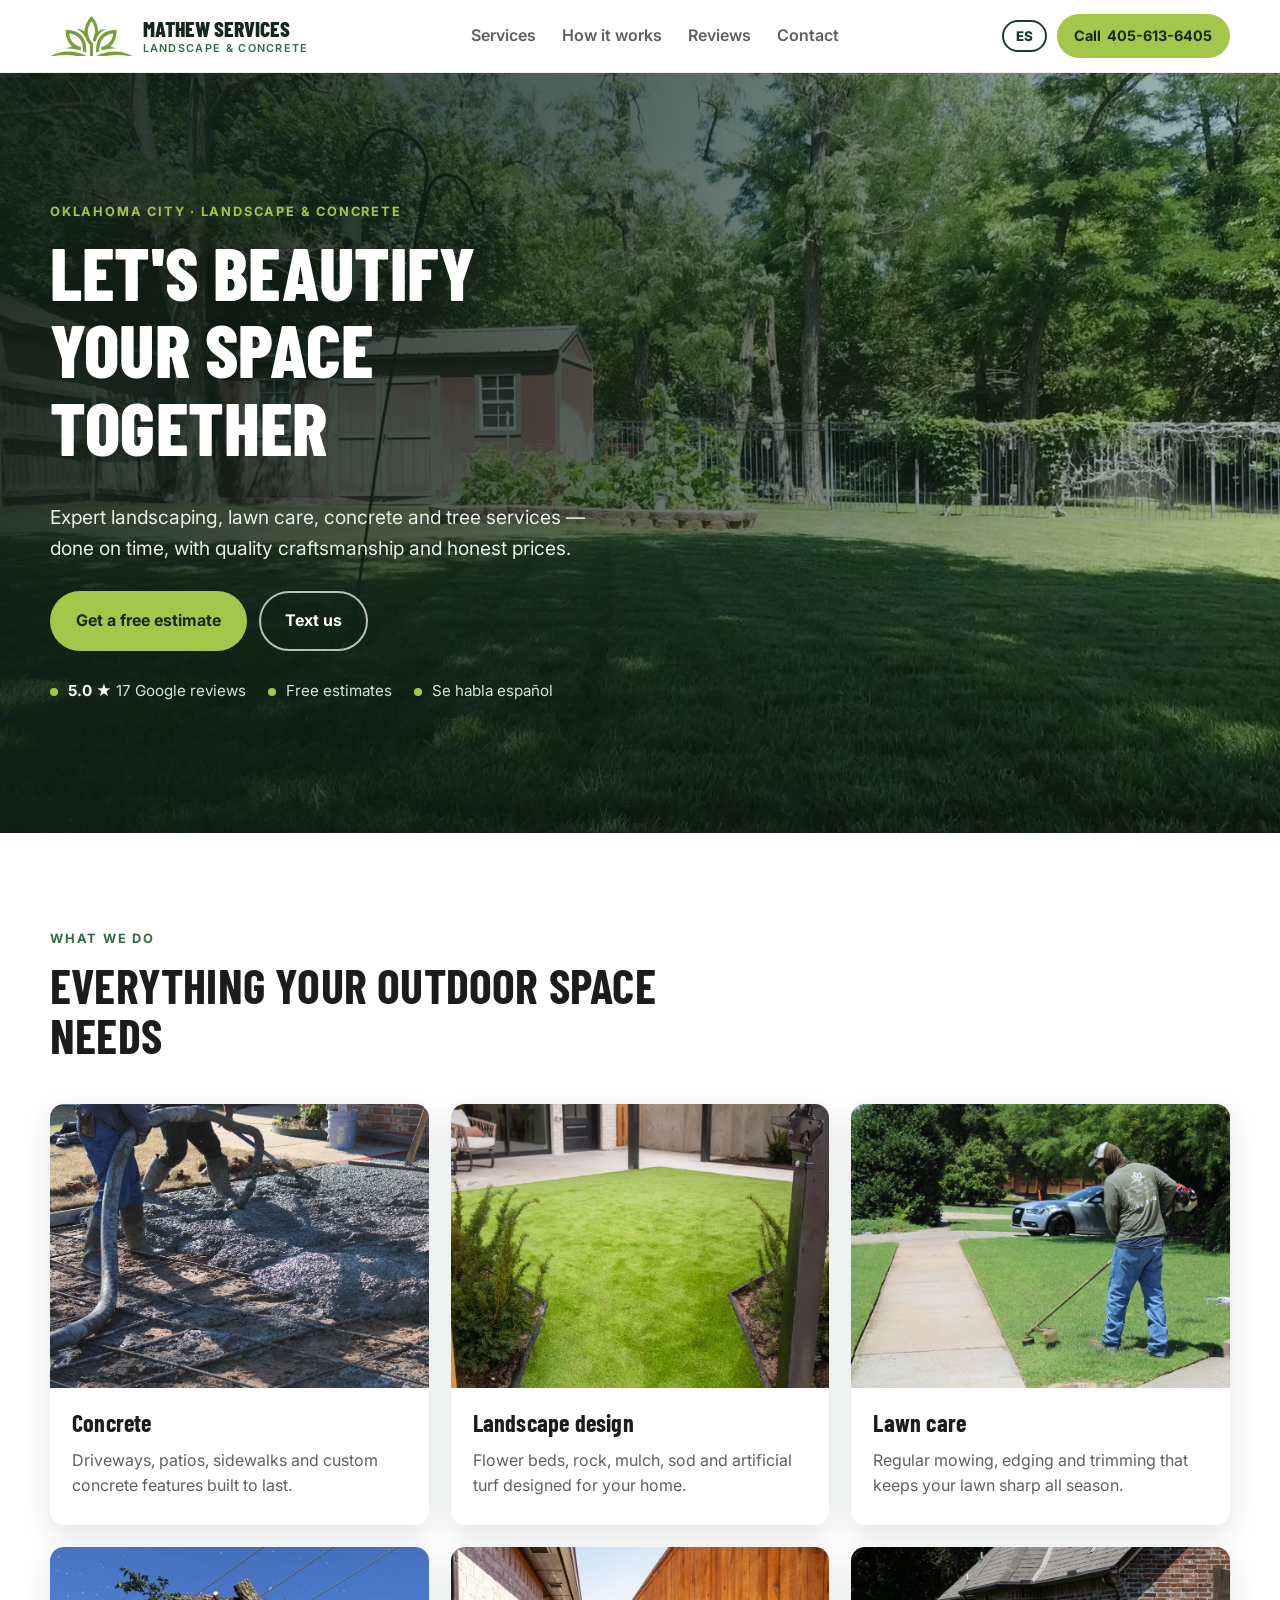
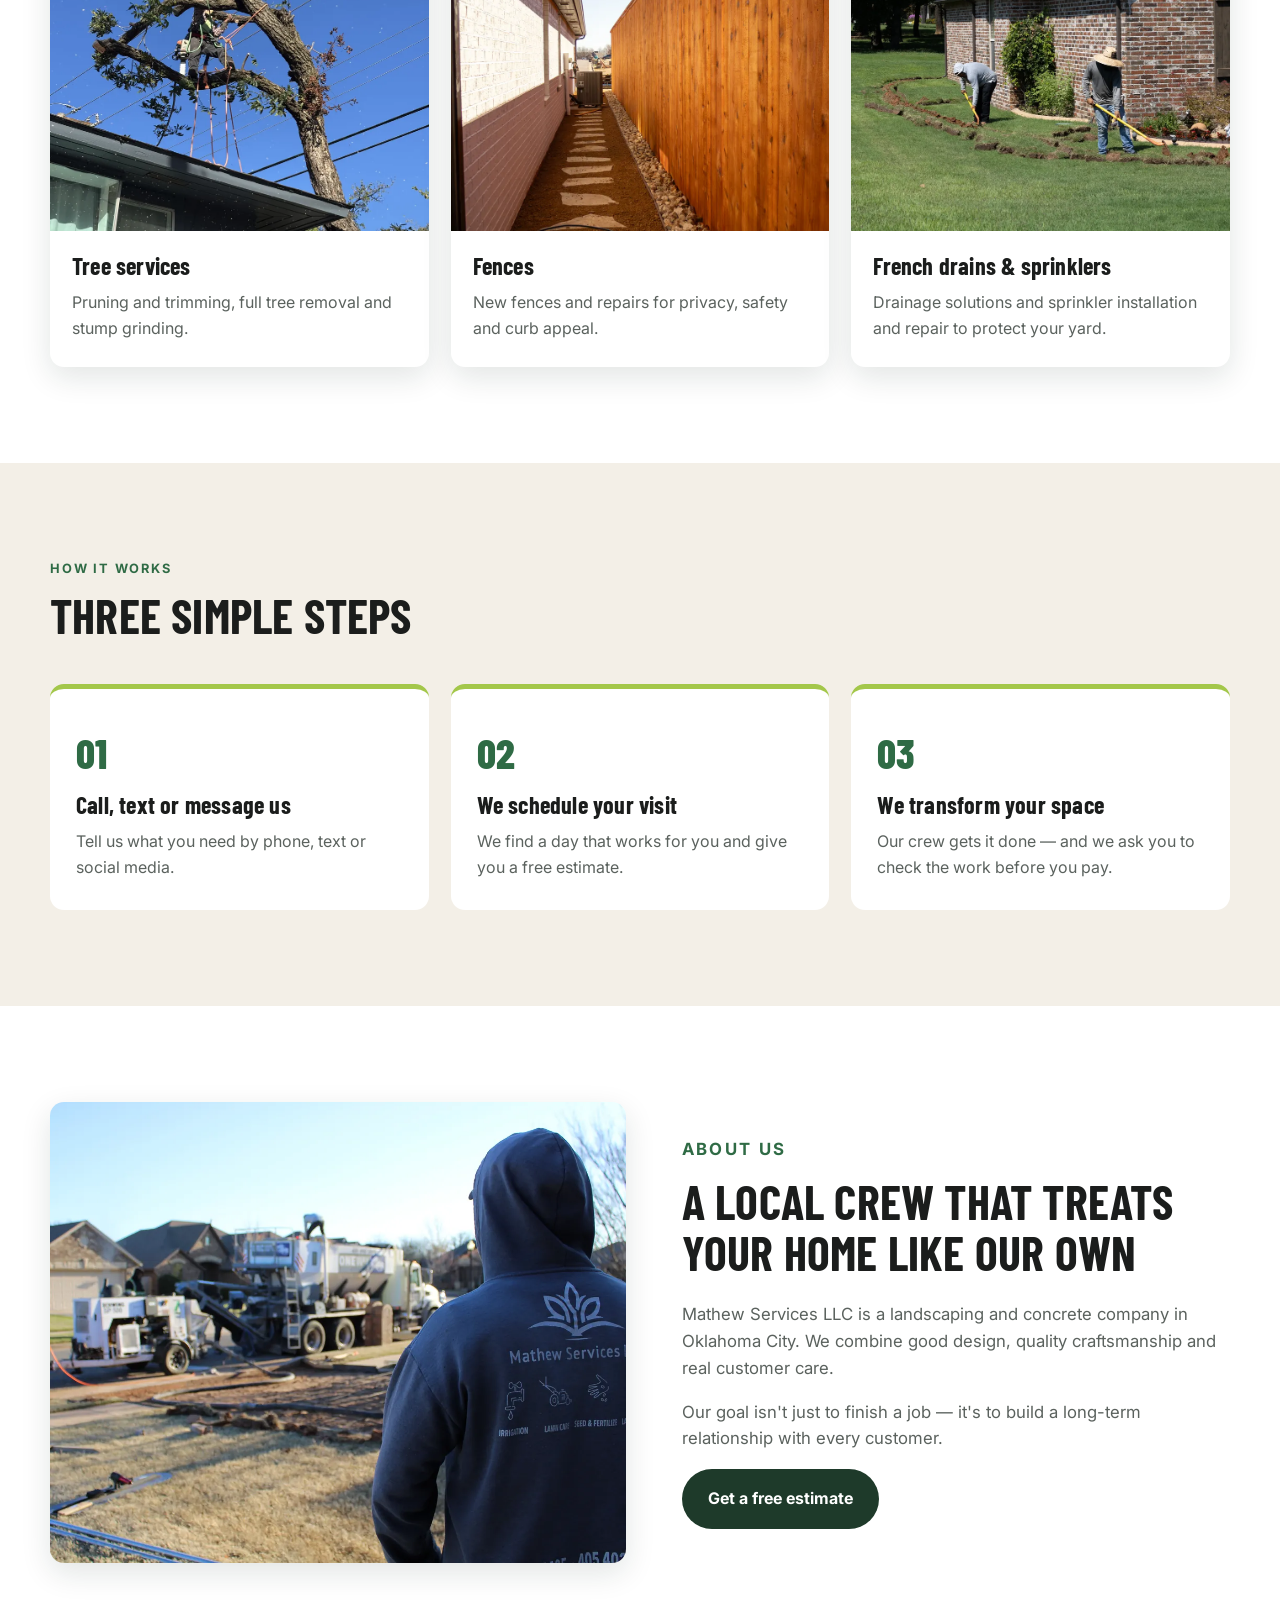
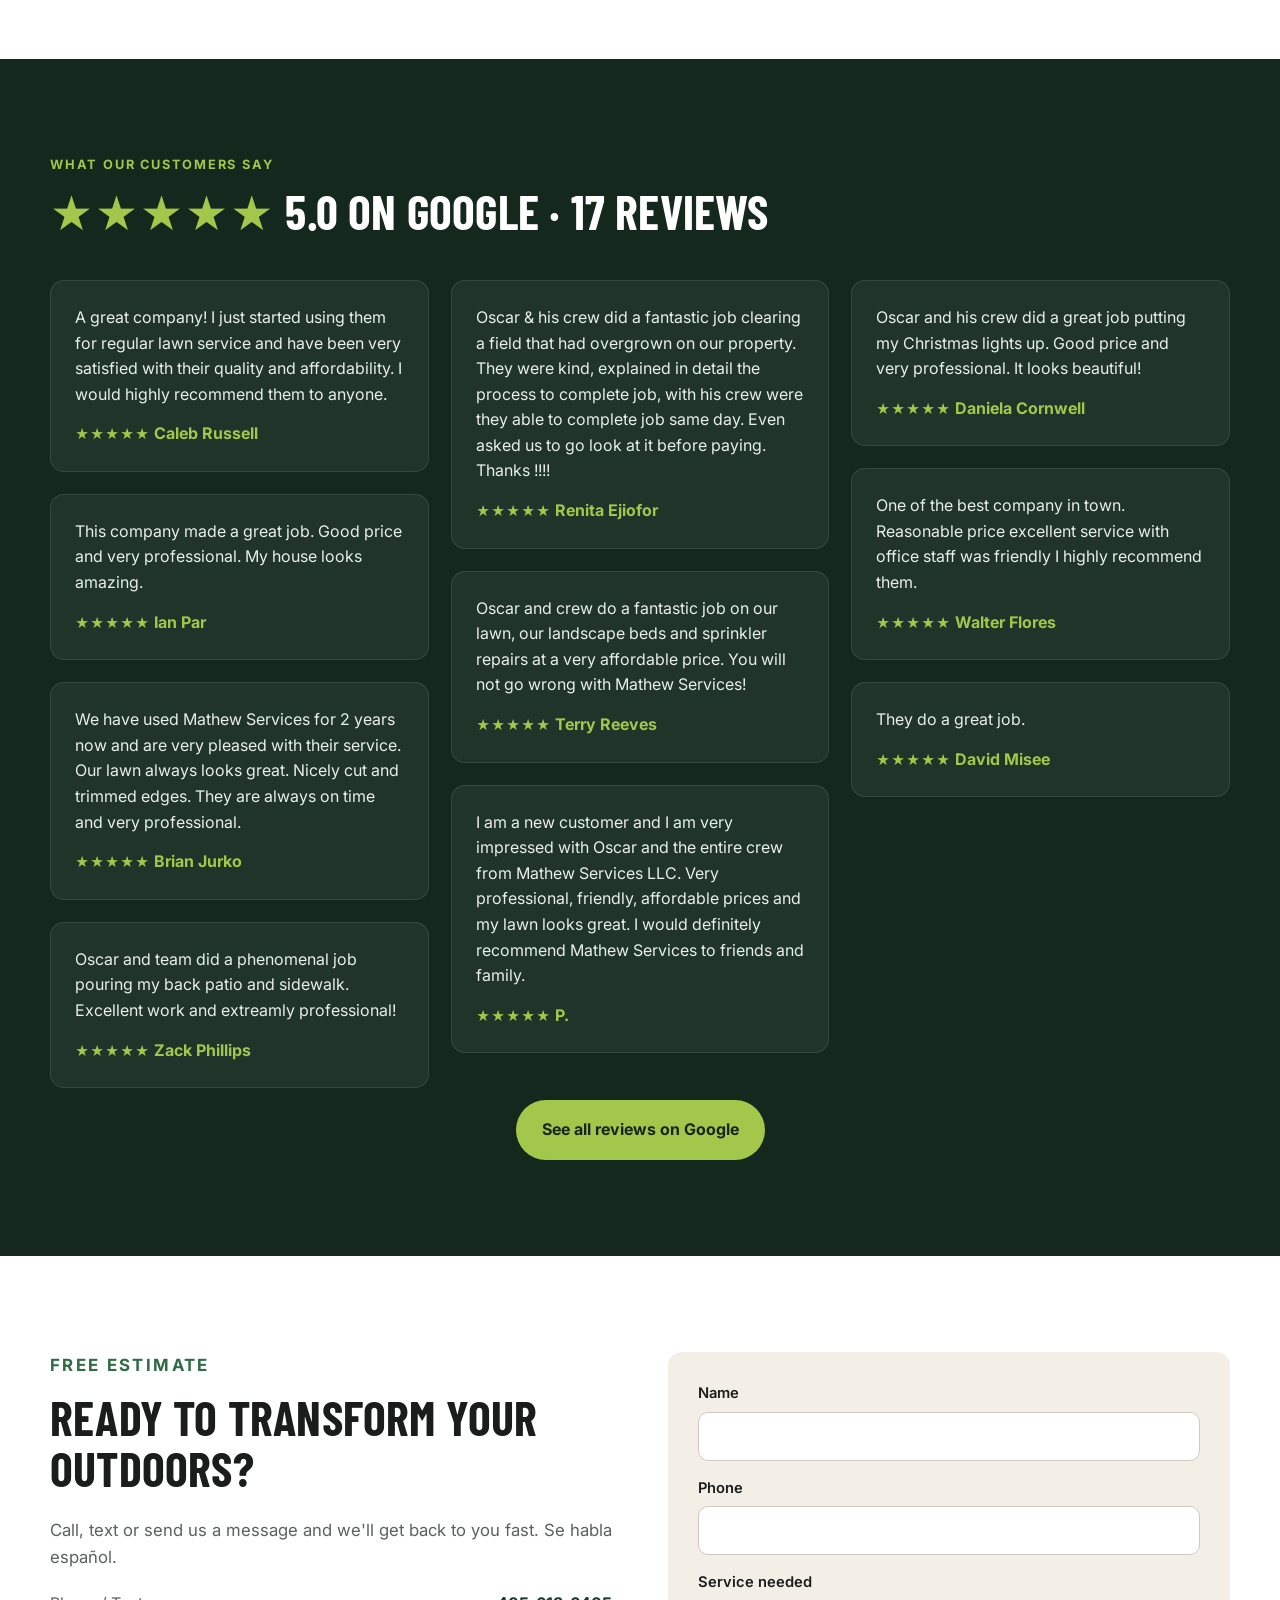
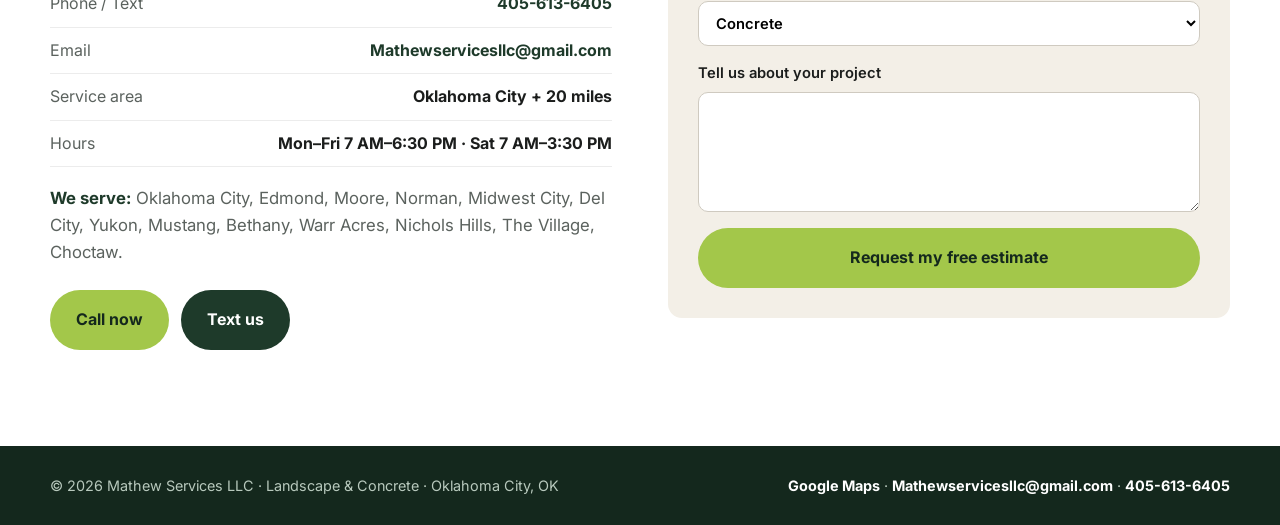
==== index.html @ b90e92ba "Add files via upload" ====
<!doctype html>
<html lang="en">
<head>
  <meta charset="utf-8">
  <meta name="viewport" content="width=device-width, initial-scale=1">
  <title>Mathew Services LLC | Landscape &amp; Concrete in Oklahoma City</title>
  <meta name="description" content="Landscaping, lawn care, concrete, tree services, fences, French drains and sprinkler systems in Oklahoma City, Edmond, Moore, Norman, Yukon and nearby cities. Free estimates. Se habla español.">
  <link rel="preconnect" href="https://fonts.googleapis.com">
  <link rel="preconnect" href="https://fonts.gstatic.com" crossorigin>
  <link href="https://fonts.googleapis.com/css2?family=Barlow+Condensed:wght@600;700;800&family=Inter:wght@400;500;600;700&display=swap" rel="stylesheet">
  <link rel="stylesheet" href="css/styles.css">
  <link rel="icon" type="image/png" href="images/logo-icon.png">
  <meta property="og:image" content="images/hero.webp">
  <link rel="preload" as="image" href="images/hero.webp">
  <!-- META PIXEL: se agregará aquí cuando creemos el píxel de Mathew Services -->
  <script type="application/ld+json">
  {"@context":"https://schema.org","@type":"LandscapingBusiness","name":"Mathew Services LLC","url":"https://mathewservicesllc.com/","telephone":"+1-405-613-6405","email":"Mathewservicesllc@gmail.com","image":"https://mathewservicesllc.com/images/hero.webp","logo":"https://mathewservicesllc.com/images/logo.png","hasMap":"https://maps.app.goo.gl/o6MpChsnEwxm1Rh59","areaServed":["Oklahoma City","Edmond","Moore","Norman","Midwest City","Del City","Yukon","Mustang","Bethany","Warr Acres","Nichols Hills","The Village","Choctaw"],"address":{"@type":"PostalAddress","addressLocality":"Oklahoma City","addressRegion":"OK","addressCountry":"US"},"openingHoursSpecification":[{"@type":"OpeningHoursSpecification","dayOfWeek":["Monday","Tuesday","Wednesday","Thursday","Friday"],"opens":"07:00","closes":"18:30"},{"@type":"OpeningHoursSpecification","dayOfWeek":"Saturday","opens":"07:00","closes":"15:30"}],"aggregateRating":{"@type":"AggregateRating","ratingValue":"5.0","reviewCount":"17"},"knowsLanguage":["en","es"]}
  </script>
</head>
<body>

<header class="site-header">
  <div class="wrap header-inner">
    <a href="#top" class="brand" aria-label="Mathew Services LLC">
      <img src="images/logo-icon.png" alt="" width="84" height="41">
      <span class="brand-text">Mathew Services<small>Landscape &amp; Concrete</small></span>
    </a>
    <nav class="main-nav" aria-label="Main">
      <a href="#services" data-i18n="nav.services">Services</a>
      <a href="#process" data-i18n="nav.process">How it works</a>
      <a href="#reviews" data-i18n="nav.reviews">Reviews</a>
      <a href="#contact" data-i18n="nav.contact">Contact</a>
    </nav>
    <div class="header-actions">
      <button class="lang-toggle" type="button" aria-label="Cambiar idioma / Change language"><span data-lang-label>ES</span></button>
      <a class="btn btn-small btn-accent" href="tel:+14056136405"><span data-i18n="cta.call">Call</span> 405-613-6405</a>
    </div>
  </div>
</header>

<main id="top">

  <section class="hero">
    <div class="hero-media" aria-hidden="true">
      <video autoplay muted loop playsinline preload="metadata" poster="images/hero.webp">
        <source src="video/hero.mp4" type="video/mp4">
      </video>
    </div>
    <div class="wrap hero-inner">
      <p class="eyebrow" data-i18n="hero.eyebrow">Oklahoma City · Landscape &amp; Concrete</p>
      <h1 data-i18n="hero.title">Let's beautify your space together</h1>
      <p class="lead" data-i18n="hero.lead">Expert landscaping, lawn care, concrete and tree services — done on time, with quality craftsmanship and honest prices.</p>
      <div class="hero-ctas">
        <a class="btn btn-accent" href="#contact" data-i18n="cta.estimate">Get a free estimate</a>
        <a class="btn btn-ghost" href="sms:+14056136405" data-i18n="cta.text">Text us</a>
      </div>
      <ul class="trust">
        <li><strong>5.0 ★</strong> <span data-i18n="trust.google">17 Google reviews</span></li>
        <li data-i18n="trust.free">Free estimates</li>
        <li data-i18n="trust.spanish">Se habla español</li>
      </ul>
    </div>
  </section>

  <section id="services" class="section">
    <div class="wrap">
      <header class="section-head">
        <p class="eyebrow dark" data-i18n="services.eyebrow">What we do</p>
        <h2 data-i18n="services.title">Everything your outdoor space needs</h2>
      </header>
      <div class="services-grid">
        <article class="service">
          <img class="service-img" src="images/concrete.webp" alt="Crew pouring a concrete driveway" loading="lazy" width="900" height="675">
          <div class="service-body">
            <h3 data-i18n="s.concrete.t">Concrete</h3>
            <p data-i18n="s.concrete.d">Driveways, patios, sidewalks and custom concrete features built to last.</p>
          </div>
        </article>
        <article class="service">
          <img class="service-img" src="images/landscape.webp" alt="Backyard with new artificial turf and landscape borders" loading="lazy" width="900" height="675">
          <div class="service-body">
            <h3 data-i18n="s.landscape.t">Landscape design</h3>
            <p data-i18n="s.landscape.d">Flower beds, rock, mulch, sod and artificial turf designed for your home.</p>
          </div>
        </article>
        <article class="service">
          <img class="service-img" src="images/lawn.webp" alt="Mathew Services crew edging a lawn" loading="lazy" width="900" height="675">
          <div class="service-body">
            <h3 data-i18n="s.lawn.t">Lawn care</h3>
            <p data-i18n="s.lawn.d">Regular mowing, edging and trimming that keeps your lawn sharp all season.</p>
          </div>
        </article>
        <article class="service">
          <img class="service-img" src="images/trees.webp" alt="Tree trimming next to a house" loading="lazy" width="900" height="675">
          <div class="service-body">
            <h3 data-i18n="s.trees.t">Tree services</h3>
            <p data-i18n="s.trees.d">Pruning and trimming, full tree removal and stump grinding.</p>
          </div>
        </article>
        <article class="service">
          <img class="service-img" src="images/fences.webp" alt="New stained cedar privacy fence with rock border" loading="lazy" width="900" height="675">
          <div class="service-body">
            <h3 data-i18n="s.fences.t">Fences</h3>
            <p data-i18n="s.fences.d">New fences and repairs for privacy, safety and curb appeal.</p>
          </div>
        </article>
        <article class="service">
          <img class="service-img" src="images/drains.webp" alt="Crew digging a French drain in a front yard" loading="lazy" width="900" height="675">
          <div class="service-body">
            <h3 data-i18n="s.drains.t">French drains &amp; sprinklers</h3>
            <p data-i18n="s.drains.d">Drainage solutions and sprinkler installation and repair to protect your yard.</p>
          </div>
        </article>
      </div>
    </div>
  </section>

  <section id="process" class="section section-alt">
    <div class="wrap">
      <header class="section-head">
        <p class="eyebrow dark" data-i18n="process.eyebrow">How it works</p>
        <h2 data-i18n="process.title">Three simple steps</h2>
      </header>
      <ol class="steps">
        <li>
          <span class="step-num">01</span>
          <h3 data-i18n="p1.t">Call, text or message us</h3>
          <p data-i18n="p1.d">Tell us what you need by phone, text or social media.</p>
        </li>
        <li>
          <span class="step-num">02</span>
          <h3 data-i18n="p2.t">We schedule your visit</h3>
          <p data-i18n="p2.d">We find a day that works for you and give you a free estimate.</p>
        </li>
        <li>
          <span class="step-num">03</span>
          <h3 data-i18n="p3.t">We transform your space</h3>
          <p data-i18n="p3.d">Our crew gets it done — and we ask you to check the work before you pay.</p>
        </li>
      </ol>
    </div>
  </section>

  <section id="about" class="section">
    <div class="wrap about">
      <img class="about-img" src="images/crew.webp" alt="Mathew Services crew on a concrete job in Oklahoma City" loading="lazy" width="1100" height="880">
      <div class="about-copy">
        <p class="eyebrow dark" data-i18n="about.eyebrow">About us</p>
        <h2 data-i18n="about.title">A local crew that treats your home like our own</h2>
        <p data-i18n="about.p1">Mathew Services LLC is a landscaping and concrete company in Oklahoma City. We combine good design, quality craftsmanship and real customer care.</p>
        <p data-i18n="about.p2">Our goal isn't just to finish a job — it's to build a long-term relationship with every customer.</p>
        <a class="btn btn-dark" href="#contact" data-i18n="cta.estimate">Get a free estimate</a>
      </div>
    </div>
  </section>

  <section id="reviews" class="section section-dark">
    <div class="wrap">
      <header class="section-head">
        <p class="eyebrow" data-i18n="reviews.eyebrow">What our customers say</p>
        <h2><span class="stars">★★★★★</span> <span data-i18n="reviews.title">5.0 on Google · 17 reviews</span></h2>
        <p class="note" data-i18n="reviews.note"></p>
      </header>
      <div class="reviews">
        <figure class="review"><blockquote>A great company! I just started using them for regular lawn service and have been very satisfied with their quality and affordability. I would highly recommend them to anyone.</blockquote><figcaption>Caleb Russell</figcaption></figure>
        <figure class="review"><blockquote>This company made a great job. Good price and very professional.  My house looks amazing.</blockquote><figcaption>Ian Par</figcaption></figure>
        <figure class="review"><blockquote>We have used Mathew Services for 2 years now and are very pleased with their service. Our lawn always looks great. Nicely cut and trimmed edges. They are always on time and very professional.</blockquote><figcaption>Brian Jurko</figcaption></figure>
        <figure class="review"><blockquote>Oscar and team did a phenomenal job pouring my back patio and sidewalk. Excellent work and extreamly professional!</blockquote><figcaption>Zack Phillips</figcaption></figure>
        <figure class="review"><blockquote>Oscar &amp; his crew did a fantastic job clearing a field that had overgrown on our property. They were kind, explained in detail the process to complete job, with his crew were they able to complete job same day. Even asked us to go look at it before paying. Thanks !!!!</blockquote><figcaption>Renita Ejiofor</figcaption></figure>
        <figure class="review"><blockquote>Oscar and crew do a fantastic job on our lawn, our landscape beds and sprinkler repairs at a very affordable price. You will not go wrong with Mathew Services!</blockquote><figcaption>Terry Reeves</figcaption></figure>
        <figure class="review"><blockquote>I am a new customer and I am very impressed with Oscar and the entire crew from Mathew Services LLC. Very professional, friendly, affordable prices and my lawn looks great. I would definitely recommend Mathew Services to friends and family.</blockquote><figcaption>P.</figcaption></figure>
        <figure class="review"><blockquote>Oscar and his crew did a great job putting my Christmas lights up. Good price and very professional. It looks beautiful!</blockquote><figcaption>Daniela Cornwell</figcaption></figure>
        <figure class="review"><blockquote>One of the best company in town. Reasonable price excellent service with office staff was friendly I highly recommend them.</blockquote><figcaption>Walter Flores</figcaption></figure>
        <figure class="review"><blockquote>They do a great job.</blockquote><figcaption>David Misee</figcaption></figure>
      </div>
      <p class="reviews-cta"><a class="btn btn-accent" href="https://maps.app.goo.gl/o6MpChsnEwxm1Rh59" target="_blank" rel="noopener" data-i18n="reviews.more">See all reviews on Google</a></p>
    </div>
  </section>

  <section id="contact" class="section">
    <div class="wrap contact">
      <div class="contact-copy">
        <p class="eyebrow dark" data-i18n="contact.eyebrow">Free estimate</p>
        <h2 data-i18n="contact.title">Ready to transform your outdoors?</h2>
        <p data-i18n="contact.lead">Call, text or send us a message and we'll get back to you fast. Se habla español.</p>
        <ul class="contact-list">
          <li><span data-i18n="contact.phone">Phone / Text</span> <a href="tel:+14056136405">405-613-6405</a></li>
          <li><span>Email</span> <a href="mailto:Mathewservicesllc@gmail.com">Mathewservicesllc@gmail.com</a></li>
          <li><span data-i18n="contact.area">Service area</span> <strong data-i18n="contact.areaVal">Oklahoma City + 20 miles</strong></li>
          <li><span data-i18n="contact.hours">Hours</span> <strong data-i18n="contact.hoursVal">Mon–Fri 7 AM–6:30 PM · Sat 7 AM–3:30 PM</strong></li>
        </ul>
        <p class="cities"><span data-i18n="contact.cities">We serve:</span> Oklahoma City, Edmond, Moore, Norman, Midwest City, Del City, Yukon, Mustang, Bethany, Warr Acres, Nichols Hills, The Village, Choctaw.</p>
        <div class="contact-buttons">
          <a class="btn btn-accent" href="tel:+14056136405" data-i18n="cta.callNow">Call now</a>
          <a class="btn btn-dark" href="sms:+14056136405" data-i18n="cta.text">Text us</a>
        </div>
      </div>
      <!-- Formulario: FormSubmit envía cada solicitud al correo del negocio. El primer envío manda un correo de activación a Gmail. -->
      <form class="contact-form" action="https://formsubmit.co/Mathewservicesllc@gmail.com" method="POST">
        <input type="hidden" name="_subject" value="New estimate request - website">
        <input type="hidden" name="_template" value="table">
        <input type="hidden" name="_next" value="https://mathewservicesllc.com/thanks.html">
        <input type="text" name="_honey" style="display:none" tabindex="-1" autocomplete="off">
        <label><span data-i18n="form.name">Name</span><input name="name" required autocomplete="name"></label>
        <label><span data-i18n="form.phone">Phone</span><input name="phone" type="tel" required autocomplete="tel"></label>
        <label><span data-i18n="form.service">Service needed</span>
          <select name="service">
            <option data-i18n="s.concrete.t">Concrete</option>
            <option data-i18n="s.landscape.t">Landscape design</option>
            <option data-i18n="s.lawn.t">Lawn care</option>
            <option data-i18n="s.trees.t">Tree services</option>
            <option data-i18n="s.fences.t">Fences</option>
            <option data-i18n="s.drains.t">French drains &amp; sprinklers</option>
            <option data-i18n="form.other">Other</option>
          </select>
        </label>
        <label><span data-i18n="form.msg">Tell us about your project</span><textarea name="message" rows="4"></textarea></label>
        <button class="btn btn-accent" type="submit" data-i18n="form.send">Request my free estimate</button>
      </form>
    </div>
  </section>

</main>

<footer class="site-footer">
  <div class="wrap footer-inner">
    <p>© <span id="year"></span> Mathew Services LLC · Landscape &amp; Concrete · Oklahoma City, OK</p>
    <p><a href="https://maps.app.goo.gl/o6MpChsnEwxm1Rh59" target="_blank" rel="noopener">Google Maps</a> · <a href="mailto:Mathewservicesllc@gmail.com">Mathewservicesllc@gmail.com</a> · <a href="tel:+14056136405">405-613-6405</a></p>
  </div>
</footer>

<a class="fab" href="tel:+14056136405" aria-label="Call Mathew Services">☎</a>

<script src="js/main.js"></script>
</body>
</html>
---- css/styles.css ----
:root{
  --green-900:#14281d;
  --green-800:#1e3a2a;
  --green-600:#2f6b45;
  --lime:#a3c74a;
  --lime-600:#8db236;
  --sand:#f3efe7;
  --concrete:#d9d6cf;
  --ink:#1b1d1c;
  --muted:#5b625e;
  --white:#fff;
  --radius:14px;
  --shadow:0 10px 30px rgba(20,40,29,.12);
  --head:"Barlow Condensed",system-ui,sans-serif;
  --body:"Inter",system-ui,-apple-system,Segoe UI,Roboto,sans-serif;
}
*{box-sizing:border-box}
html{scroll-behavior:smooth}
body{margin:0;font-family:var(--body);color:var(--ink);background:var(--white);line-height:1.6;-webkit-font-smoothing:antialiased}
img{max-width:100%;display:block}
a{color:inherit}
h1,h2,h3{font-family:var(--head);line-height:1.05;margin:0 0 .5em;letter-spacing:.2px}
h1{font-size:clamp(2rem,7.4vw,4.6rem);font-weight:800;text-transform:uppercase}
h2{font-size:clamp(2rem,4vw,3rem);font-weight:700;text-transform:uppercase}
h3{font-size:1.5rem;font-weight:700}
p{margin:0 0 1em}
.wrap{width:min(1180px,100% - 32px);margin-inline:auto}

/* buttons */
.btn{display:inline-flex;align-items:center;justify-content:center;gap:.4em;padding:.95em 1.5em;border-radius:999px;font-weight:700;text-decoration:none;border:2px solid transparent;cursor:pointer;font:inherit;font-weight:700;transition:transform .15s ease,background .15s ease}
.btn:hover{transform:translateY(-1px)}
.btn-small{padding:.6em 1.1em;font-size:.9rem}
.btn-accent{background:var(--lime);color:var(--green-900)}
.btn-accent:hover{background:var(--lime-600)}
.btn-dark{background:var(--green-800);color:var(--white)}
.btn-ghost{border-color:rgba(255,255,255,.7);color:var(--white)}

/* header */
.site-header{position:sticky;top:0;z-index:50;background:rgba(255,255,255,.96);backdrop-filter:blur(8px);border-bottom:1px solid #eee}
.header-inner{display:flex;align-items:center;justify-content:space-between;gap:16px;min-height:72px}
.brand{display:flex;align-items:center;gap:10px;text-decoration:none}
.brand img{height:40px;width:auto}
.brand-mark{display:grid;place-items:center;width:44px;height:44px;border-radius:10px;background:var(--green-800);color:var(--lime);font-family:var(--head);font-size:1.8rem;font-weight:800}
.brand-text{font-family:var(--head);font-weight:800;font-size:1.35rem;line-height:1;text-transform:uppercase;color:var(--green-900)}
.brand-text small{display:block;font-family:var(--body);font-size:.68rem;font-weight:600;letter-spacing:.12em;color:var(--green-600);margin-top:3px}
.main-nav{display:flex;gap:26px}
.main-nav a{text-decoration:none;font-weight:600;color:var(--muted)}
.main-nav a:hover{color:var(--green-800)}
.header-actions{display:flex;align-items:center;gap:10px}
.lang-toggle{border:2px solid var(--green-800);background:transparent;color:var(--green-800);border-radius:999px;padding:.45em .9em;font-weight:800;cursor:pointer;font-family:var(--body)}
.lang-toggle:hover{background:var(--green-800);color:var(--white)}

/* hero */
.hero{position:relative;color:var(--white);min-height:min(86vh,760px);display:flex;align-items:center;overflow:hidden;background:var(--green-900)}
.hero-media{position:absolute;inset:0;background:#14281d url(../images/hero.webp) center/cover no-repeat}
.hero-media video{width:100%;height:100%;object-fit:cover;display:block}
.hero-media::after{content:"";position:absolute;inset:0;background:linear-gradient(100deg,rgba(14,30,21,.9) 0%,rgba(14,30,21,.68) 45%,rgba(14,30,21,.2) 100%)}
@media (prefers-reduced-motion:reduce){.hero-media video{display:none}}
.hero-inner{position:relative;padding:96px 0}
.hero h1{max-width:13ch}
.lead{font-size:1.2rem;max-width:46ch;color:#e6efe8}
.eyebrow{font-weight:700;letter-spacing:.14em;text-transform:uppercase;font-size:.8rem;color:var(--lime);margin-bottom:.8em}
.eyebrow.dark{color:var(--green-600)}
.hero-ctas{display:flex;flex-wrap:wrap;gap:12px;margin:28px 0}
.trust{list-style:none;padding:0;margin:0;display:flex;flex-wrap:wrap;gap:10px 22px;font-size:.95rem;color:#d7e4da}
.trust li{position:relative;padding-left:18px}
.trust li::before{content:"";position:absolute;left:0;top:.55em;width:8px;height:8px;border-radius:50%;background:var(--lime)}
.trust strong{color:var(--white)}

/* sections */
.section{padding:96px 0}
.section-alt{background:var(--sand)}
.section-dark{background:var(--green-900);color:var(--white)}
.section-head{max-width:720px;margin-bottom:44px}
.note{color:#b8c9bd;font-size:.9rem}

/* services */
.services-grid{display:grid;grid-template-columns:repeat(3,1fr);gap:22px}
.service{background:var(--white);border-radius:var(--radius);overflow:hidden;box-shadow:var(--shadow);display:flex;flex-direction:column}
.service-img{aspect-ratio:4/3;width:100%;height:auto;object-fit:cover;background:var(--concrete)}
.service-body{padding:22px 22px 26px}
.service-body p{color:var(--muted);margin:0}

/* placeholder images */
.ph{position:relative;background:linear-gradient(135deg,#dfe7da,#c9d6c2)}
.ph:not([style])::after{content:"Foto: " attr(data-ph);position:absolute;inset:auto 12px 10px auto;font-size:.75rem;font-weight:600;color:#5d6e60;background:rgba(255,255,255,.7);padding:2px 8px;border-radius:999px}

/* steps */
.steps{list-style:none;margin:0;padding:0;display:grid;grid-template-columns:repeat(3,1fr);gap:22px}
.steps li{background:var(--white);border-radius:var(--radius);padding:30px 26px;border-top:5px solid var(--lime)}
.step-num{font-family:var(--head);font-size:2.6rem;font-weight:800;color:var(--green-600);display:block;margin-bottom:6px}
.steps p{color:var(--muted);margin:0}

/* about */
.about{display:grid;grid-template-columns:1.05fr 1fr;gap:56px;align-items:center}
.about-img{aspect-ratio:5/4;width:100%;height:auto;object-fit:cover;border-radius:var(--radius);box-shadow:var(--shadow)}
.about-copy p{color:var(--muted);font-size:1.05rem}

/* reviews */
.stars{color:var(--lime);letter-spacing:2px}
.reviews{columns:3 280px;column-gap:22px}
.review{break-inside:avoid;margin:0 0 22px;background:rgba(255,255,255,.06);border:1px solid rgba(255,255,255,.1);border-radius:var(--radius);padding:24px}
.review blockquote{margin:0 0 14px;color:#e8efe9}
.review figcaption{font-weight:700;color:var(--lime)}
.review figcaption::before{content:"★★★★★  ";color:var(--lime);letter-spacing:1px;font-size:.85rem}

/* contact */
.contact{display:grid;grid-template-columns:1fr 1fr;gap:56px;align-items:start}
.contact-copy p{color:var(--muted);font-size:1.05rem}
.contact-list{list-style:none;padding:0;margin:20px 0 26px;display:grid;gap:10px}
.contact-list li{display:flex;justify-content:space-between;gap:12px;border-bottom:1px solid #ececec;padding-bottom:10px}
.contact-list span{color:var(--muted)}
.contact-list a{font-weight:700;text-decoration:none;color:var(--green-800)}
.contact-buttons{display:flex;flex-wrap:wrap;gap:12px}
.contact-form{background:var(--sand);border-radius:var(--radius);padding:30px;display:grid;gap:16px}
.contact-form label{display:grid;gap:6px;font-weight:600;font-size:.92rem}
.contact-form input,.contact-form select,.contact-form textarea{font:inherit;padding:.8em .9em;border:1px solid #cfcac0;border-radius:10px;background:var(--white)}
.contact-form input:focus,.contact-form select:focus,.contact-form textarea:focus{outline:2px solid var(--lime);border-color:transparent}

/* footer */
.site-footer{background:var(--green-900);color:#b8c9bd;padding:28px 0;font-size:.9rem}
.footer-inner{display:flex;flex-wrap:wrap;justify-content:space-between;gap:10px}
.footer-inner p{margin:0}
.footer-inner a{color:var(--white);text-decoration:none;font-weight:700}

/* floating call */
.fab{display:none;position:fixed;right:16px;bottom:16px;width:58px;height:58px;border-radius:50%;background:var(--lime);color:var(--green-900);font-size:1.6rem;place-items:center;text-decoration:none;box-shadow:var(--shadow);z-index:60}

@media (max-width:960px){
  .main-nav{display:none}
  .services-grid{grid-template-columns:repeat(2,1fr)}
  .about,.contact{grid-template-columns:1fr;gap:36px}
}
@media (max-width:640px){
  .header-actions .btn{display:none}
  .services-grid,.steps{grid-template-columns:1fr}
  .section{padding:68px 0}
  .hero-inner{padding:72px 0}
  .fab{display:grid}
  .hero-media::after{background:linear-gradient(180deg,rgba(14,30,21,.55) 0%,rgba(14,30,21,.82) 55%,rgba(14,30,21,.9) 100%)}
  .eyebrow{font-size:.72rem;letter-spacing:.1em}
  .brand-text{font-size:1.15rem}
}
.cities{font-size:.95rem;color:var(--muted);margin:-8px 0 24px}
.cities span{font-weight:700;color:var(--green-800)}
.thanks{min-height:70vh;display:grid;place-items:center;text-align:center}
.reviews-cta{text-align:center;margin:12px 0 0}
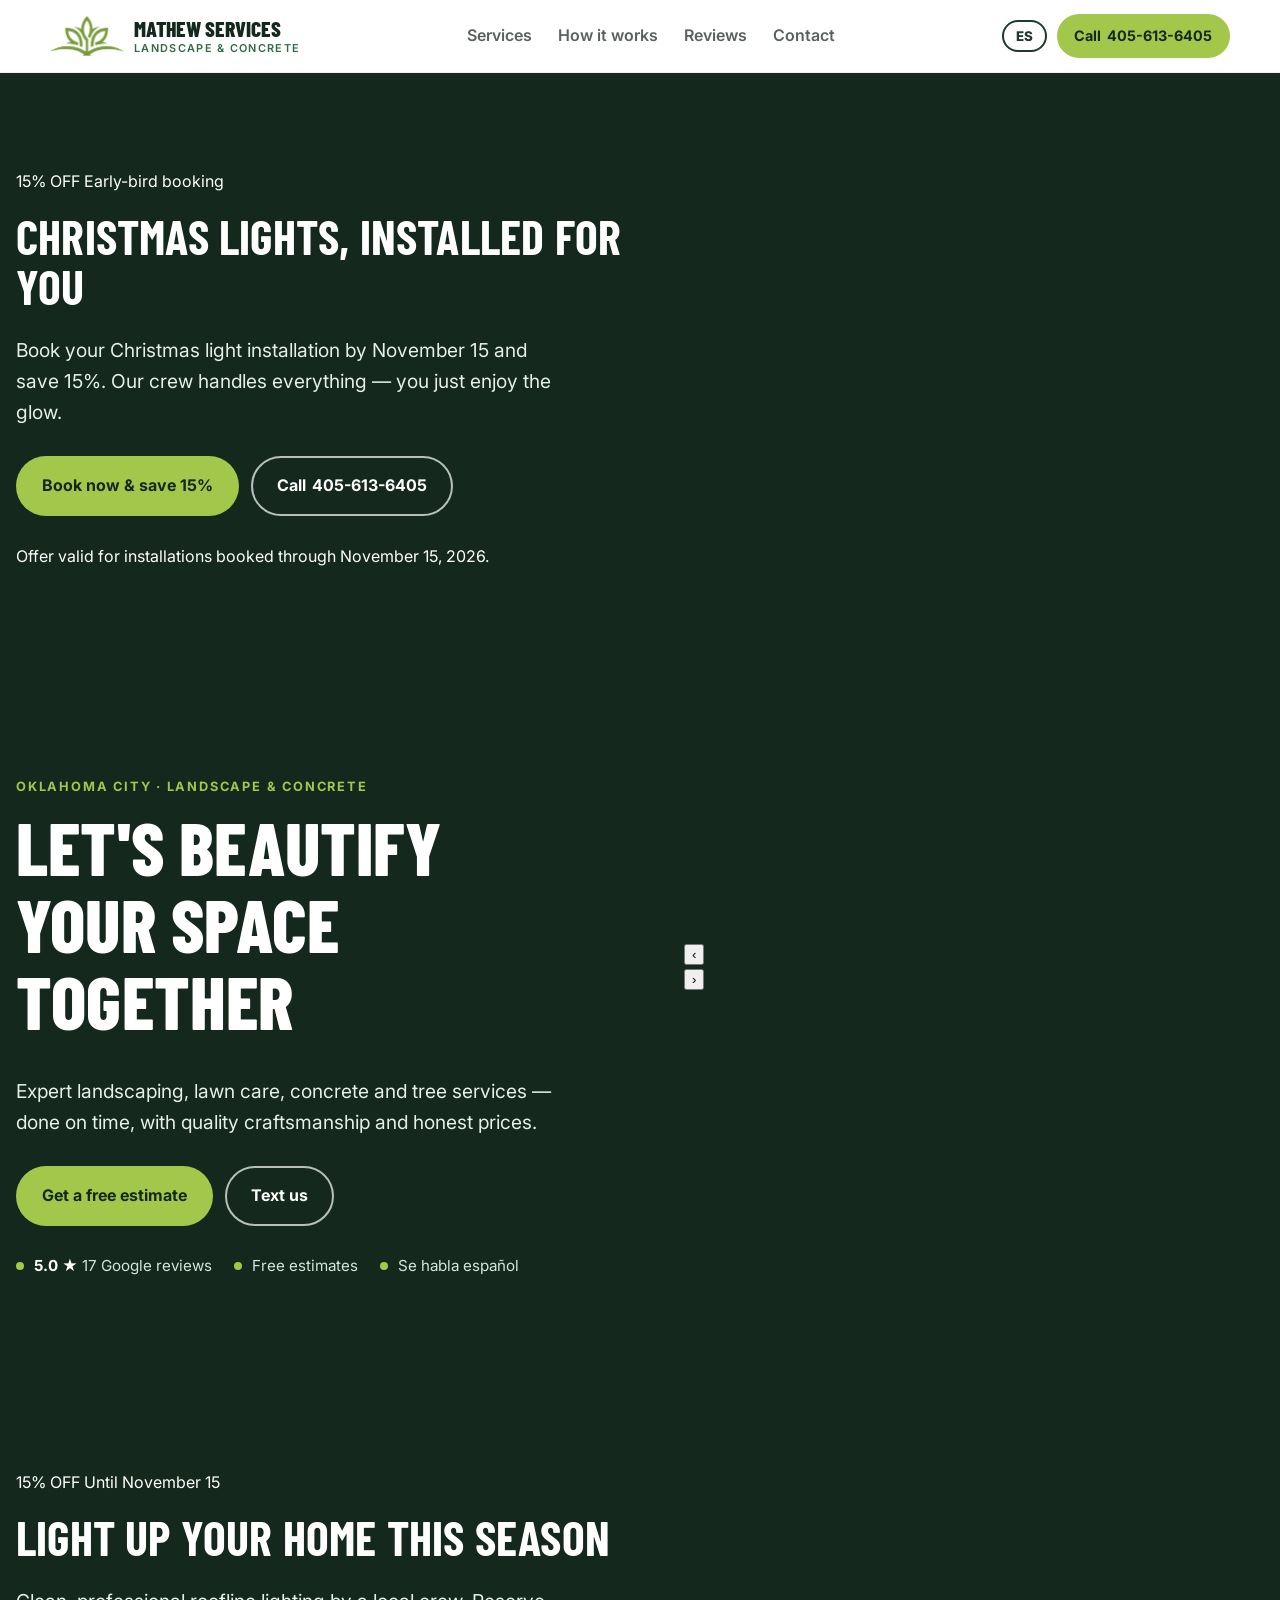
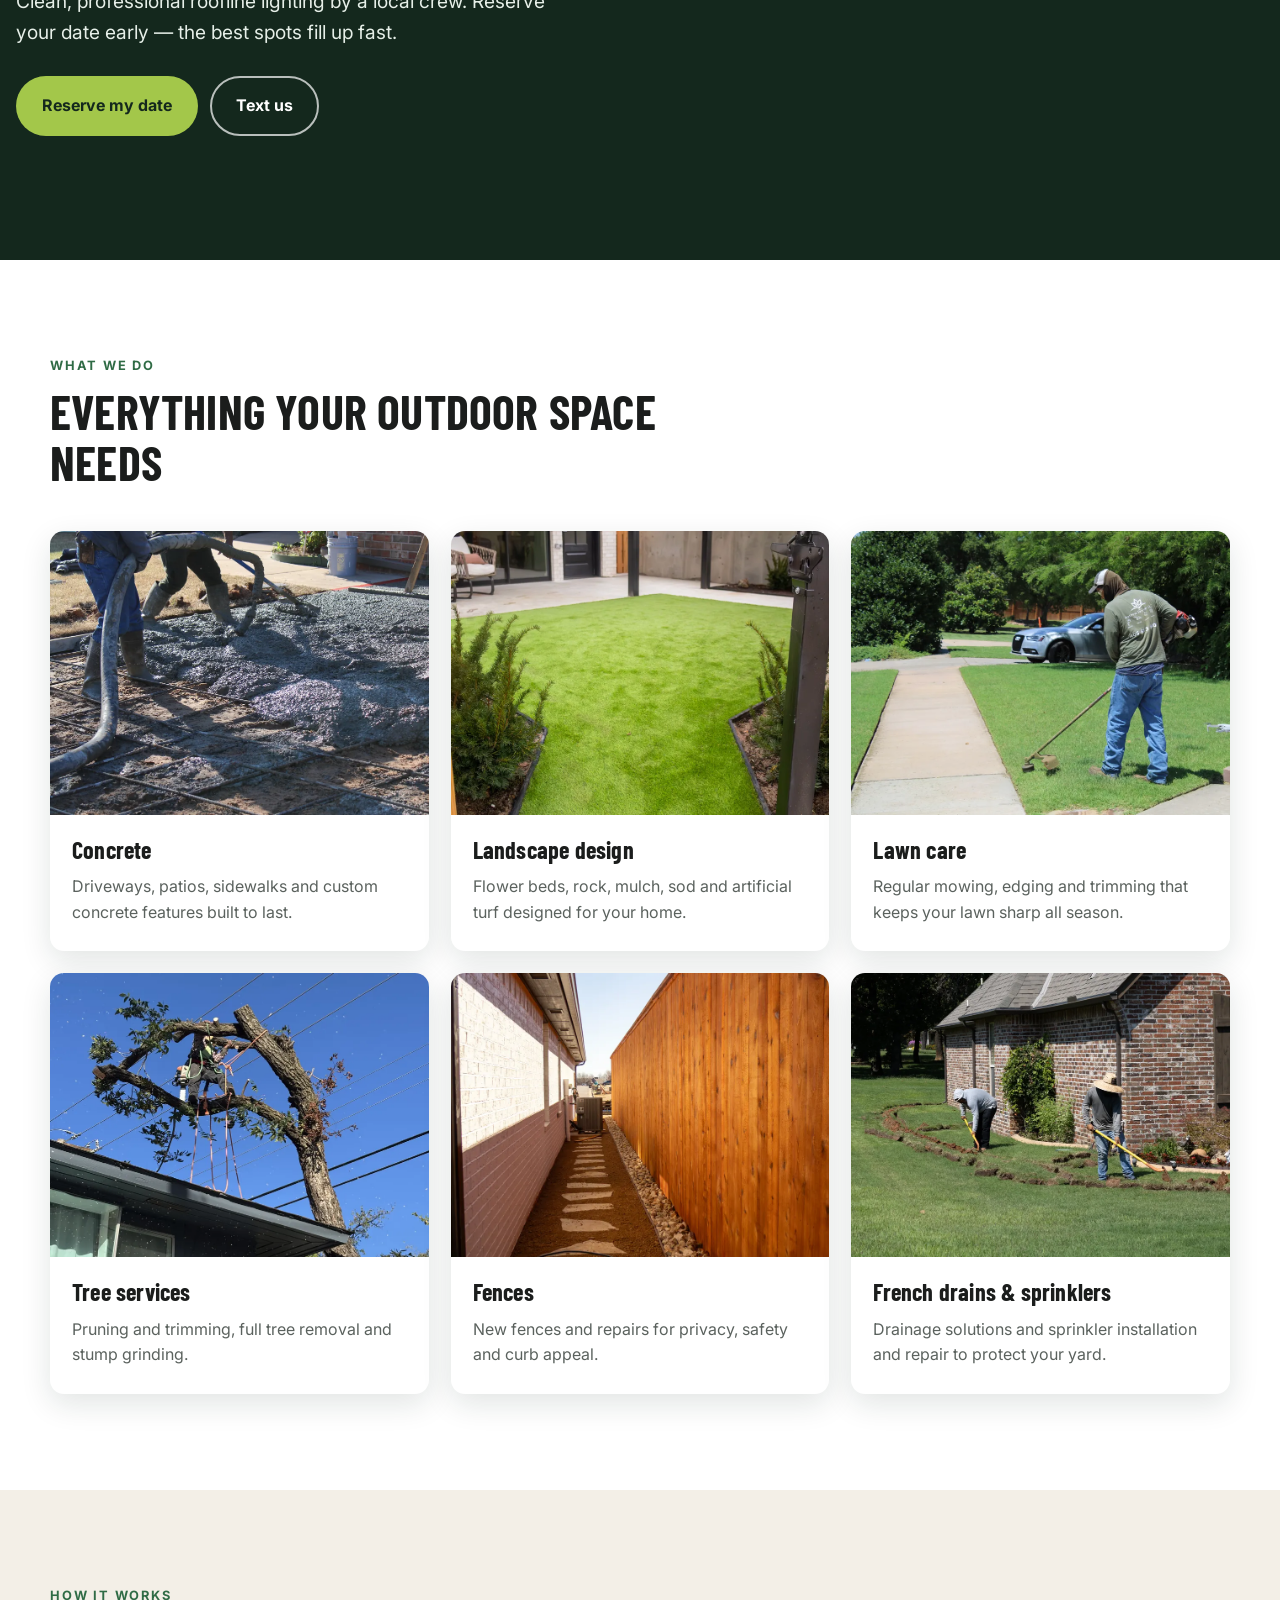
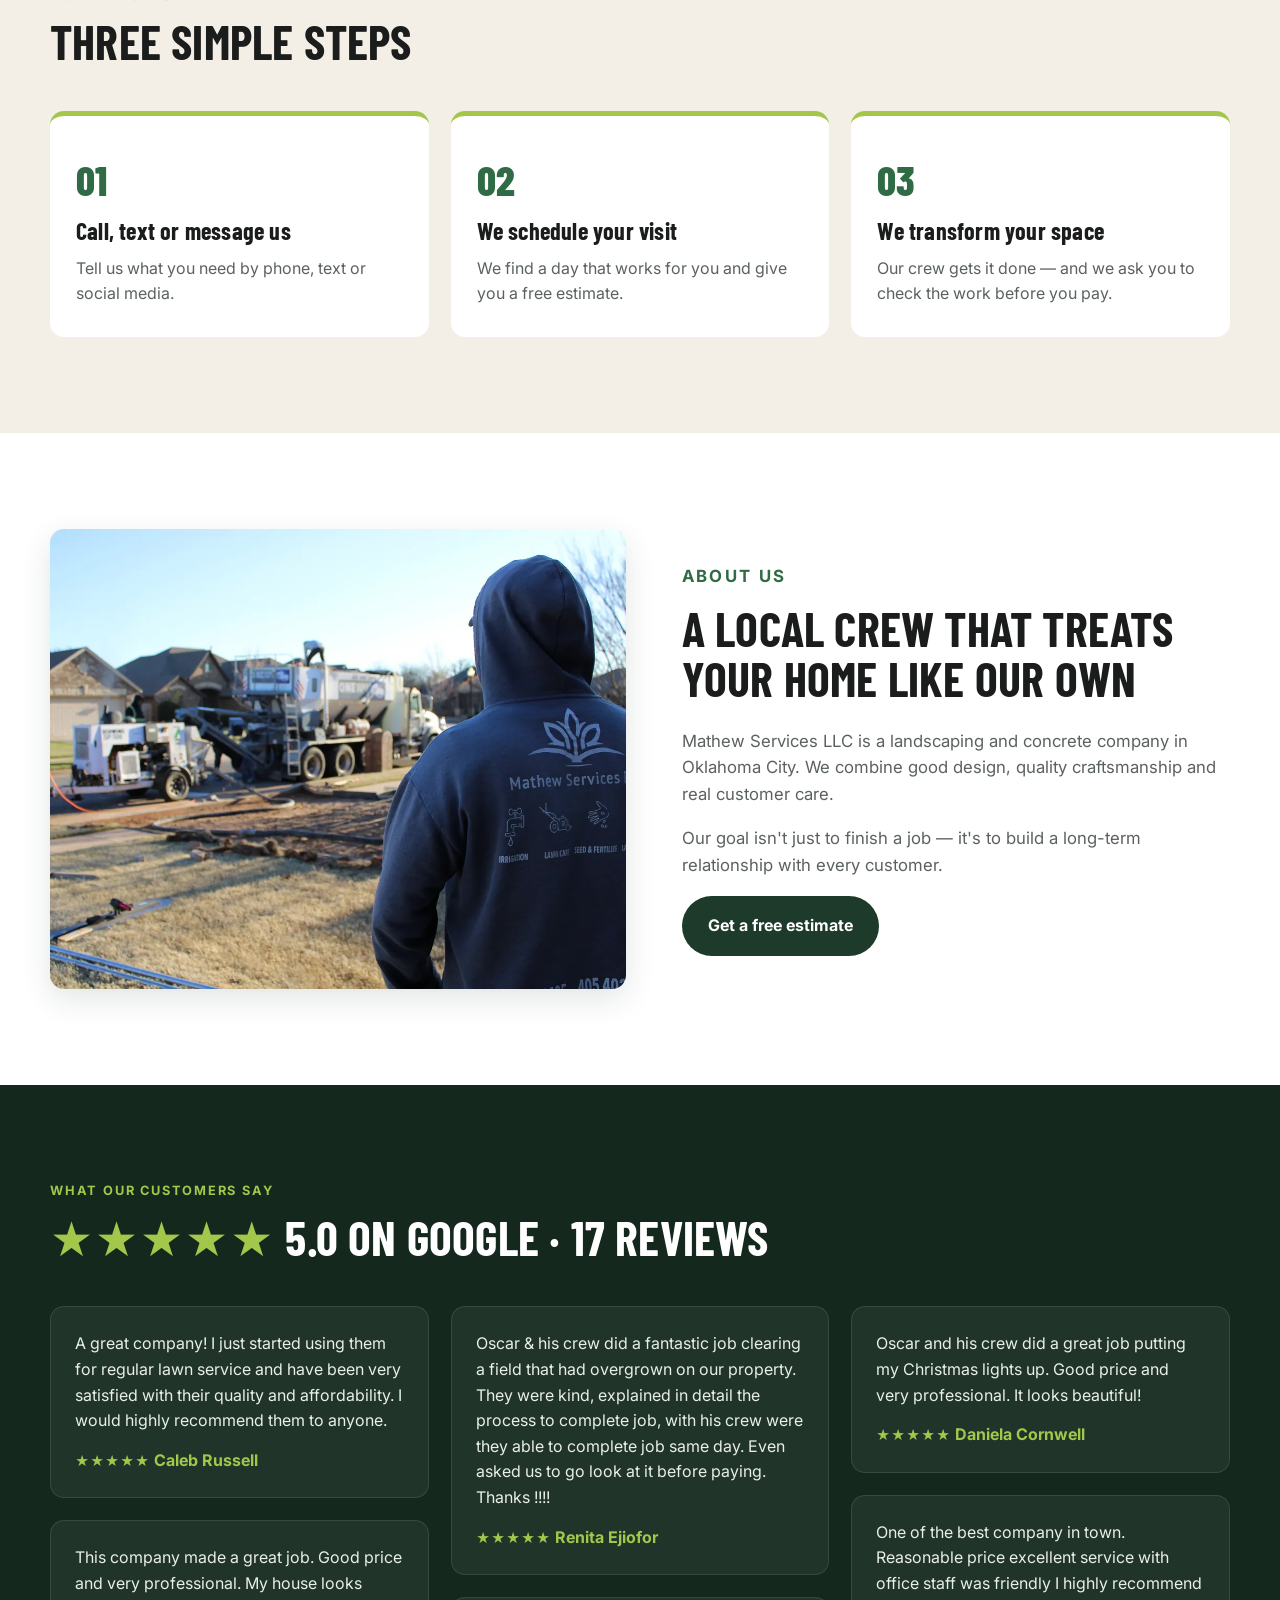
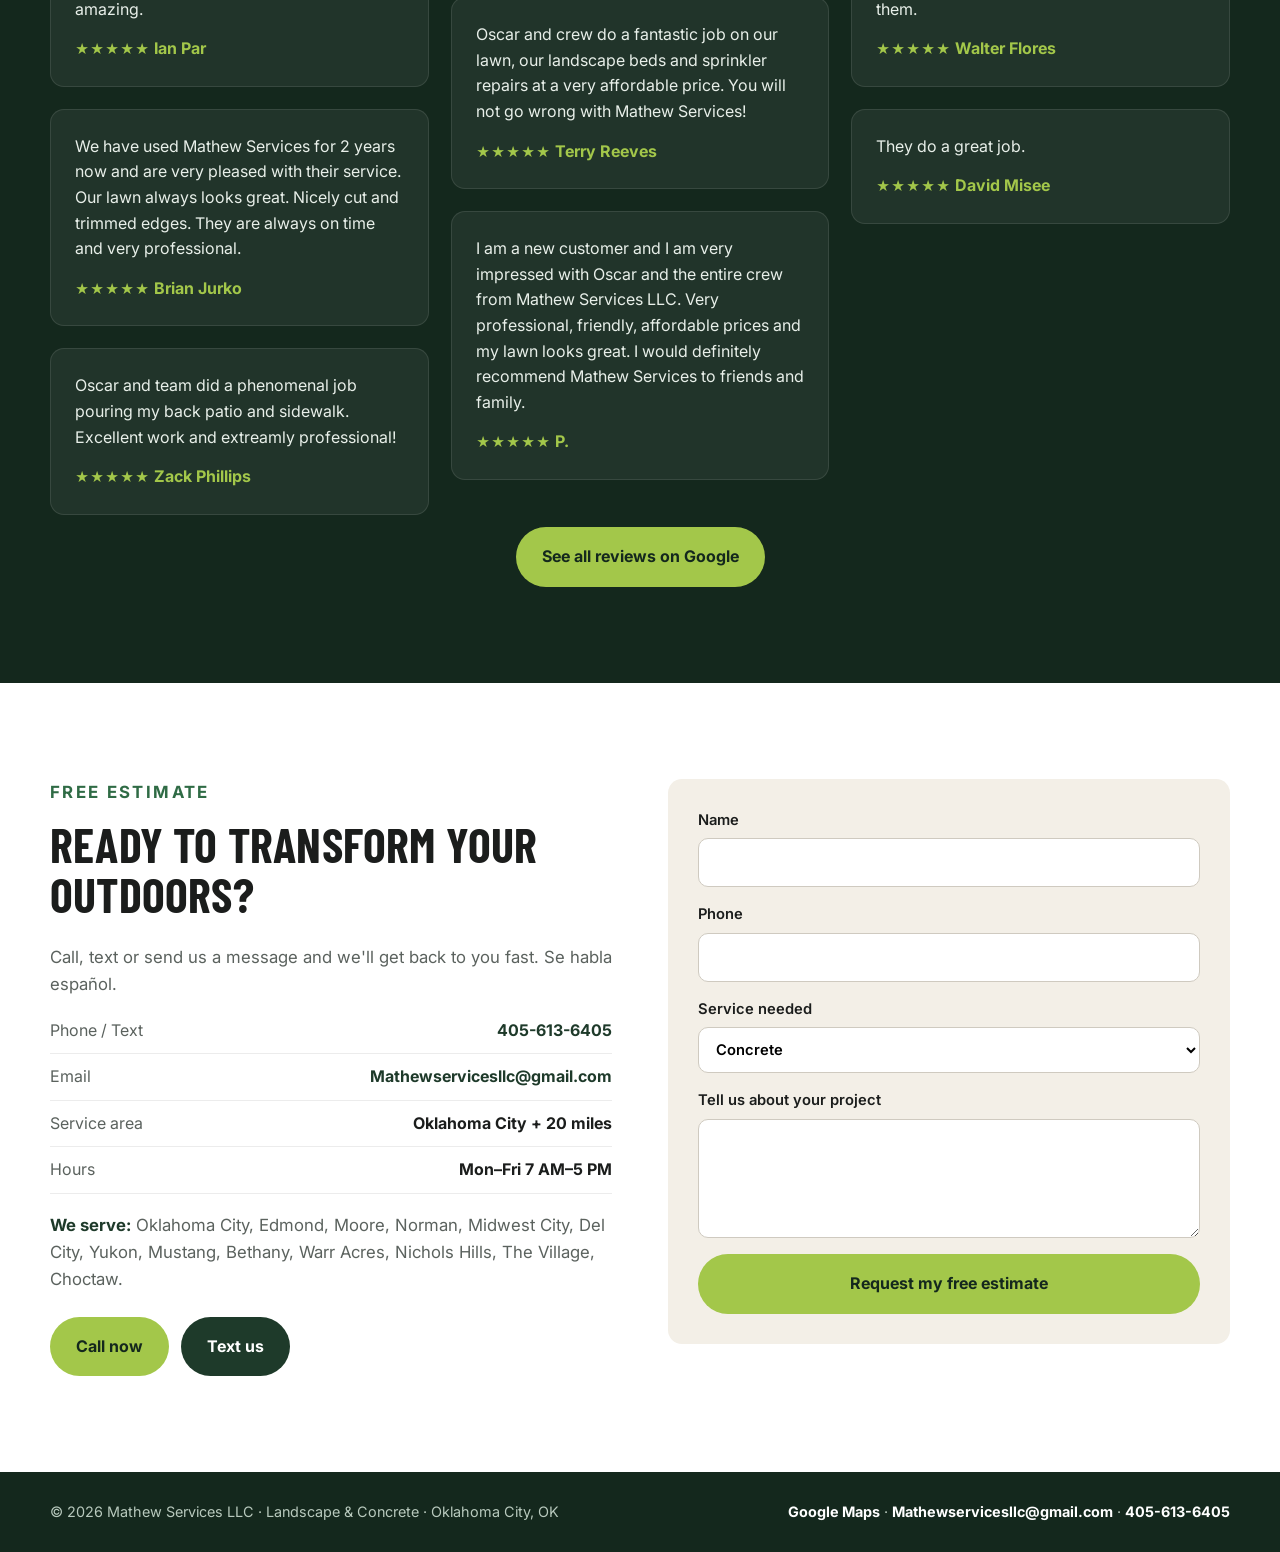
==== commit 56ff000e: "Hero slider: Christmas lights promo + lawn care" ====
--- a/index.html
+++ b/index.html
@@ -10,11 +10,11 @@
   <link href="https://fonts.googleapis.com/css2?family=Barlow+Condensed:wght@600;700;800&family=Inter:wght@400;500;600;700&display=swap" rel="stylesheet">
   <link rel="stylesheet" href="css/styles.css">
   <link rel="icon" type="image/png" href="images/logo-icon.png">
-  <meta property="og:image" content="images/hero.webp">
-  <link rel="preload" as="image" href="images/hero.webp">
+  <meta property="og:image" content="https://mathewservicesllc.com/images/hero-lawn.webp">
+  <link rel="preload" as="image" href="https://images.unsplash.com/photo-1664289342468-fa99588e60b8?auto=format&fit=crop&w=1920&q=70">
   <!-- META PIXEL: se agregará aquí cuando creemos el píxel de Mathew Services -->
   <script type="application/ld+json">
-  {"@context":"https://schema.org","@type":"LandscapingBusiness","name":"Mathew Services LLC","url":"https://mathewservicesllc.com/","telephone":"+1-405-613-6405","email":"Mathewservicesllc@gmail.com","image":"https://mathewservicesllc.com/images/hero.webp","logo":"https://mathewservicesllc.com/images/logo.png","hasMap":"https://maps.app.goo.gl/o6MpChsnEwxm1Rh59","areaServed":["Oklahoma City","Edmond","Moore","Norman","Midwest City","Del City","Yukon","Mustang","Bethany","Warr Acres","Nichols Hills","The Village","Choctaw"],"address":{"@type":"PostalAddress","addressLocality":"Oklahoma City","addressRegion":"OK","addressCountry":"US"},"openingHoursSpecification":[{"@type":"OpeningHoursSpecification","dayOfWeek":["Monday","Tuesday","Wednesday","Thursday","Friday"],"opens":"07:00","closes":"18:30"},{"@type":"OpeningHoursSpecification","dayOfWeek":"Saturday","opens":"07:00","closes":"15:30"}],"aggregateRating":{"@type":"AggregateRating","ratingValue":"5.0","reviewCount":"17"},"knowsLanguage":["en","es"]}
+  {"@context":"https://schema.org","@type":"LandscapingBusiness","name":"Mathew Services LLC","url":"https://mathewservicesllc.com/","telephone":"+1-405-613-6405","email":"Mathewservicesllc@gmail.com","image":"https://mathewservicesllc.com/images/hero-lawn.webp","logo":"https://mathewservicesllc.com/images/logo.png","hasMap":"https://maps.app.goo.gl/o6MpChsnEwxm1Rh59","areaServed":["Oklahoma City","Edmond","Moore","Norman","Midwest City","Del City","Yukon","Mustang","Bethany","Warr Acres","Nichols Hills","The Village","Choctaw"],"address":{"@type":"PostalAddress","addressLocality":"Oklahoma City","addressRegion":"OK","addressCountry":"US"},"openingHoursSpecification":[{"@type":"OpeningHoursSpecification","dayOfWeek":["Monday","Tuesday","Wednesday","Thursday","Friday"],"opens":"07:00","closes":"17:00"}],"aggregateRating":{"@type":"AggregateRating","ratingValue":"5.0","reviewCount":"17"},"knowsLanguage":["en","es"]}
   </script>
 </head>
 <body>
@@ -22,7 +22,7 @@
 <header class="site-header">
   <div class="wrap header-inner">
     <a href="#top" class="brand" aria-label="Mathew Services LLC">
-      <img src="images/logo-icon.png" alt="" width="84" height="41">
+      <img src="images/logo-icon.png" alt="" width="78" height="42">
       <span class="brand-text">Mathew Services<small>Landscape &amp; Concrete</small></span>
     </a>
     <nav class="main-nav" aria-label="Main">
@@ -40,25 +40,61 @@
 
 <main id="top">
 
-  <section class="hero">
-    <div class="hero-media" aria-hidden="true">
-      <video autoplay muted loop playsinline preload="metadata" poster="images/hero.webp">
-        <source src="video/hero.mp4" type="video/mp4">
-      </video>
-    </div>
-    <div class="wrap hero-inner">
-      <p class="eyebrow" data-i18n="hero.eyebrow">Oklahoma City · Landscape &amp; Concrete</p>
-      <h1 data-i18n="hero.title">Let's beautify your space together</h1>
-      <p class="lead" data-i18n="hero.lead">Expert landscaping, lawn care, concrete and tree services — done on time, with quality craftsmanship and honest prices.</p>
-      <div class="hero-ctas">
-        <a class="btn btn-accent" href="#contact" data-i18n="cta.estimate">Get a free estimate</a>
-        <a class="btn btn-ghost" href="sms:+14056136405" data-i18n="cta.text">Text us</a>
-      </div>
-      <ul class="trust">
-        <li><strong>5.0 ★</strong> <span data-i18n="trust.google">17 Google reviews</span></li>
-        <li data-i18n="trust.free">Free estimates</li>
-        <li data-i18n="trust.spanish">Se habla español</li>
-      </ul>
+  <!-- HERO SLIDER. Slides with data-until disappear automatically after that date (Christmas promo ends Nov 15).
+       Christmas photos: Unsplash (Gautam Krishnan, Bob Ricca), temporary until we have Mathew's own night photos. -->
+  <section class="hero hero-slider" aria-roledescription="carousel" aria-label="Featured">
+    <div class="slides">
+
+      <article class="slide is-active slide-xmas" data-until="2026-11-16" aria-roledescription="slide">
+        <div class="slide-bg" aria-hidden="true" style="background-image:url('https://images.unsplash.com/photo-1664289342468-fa99588e60b8?auto=format&fit=crop&w=1920&q=70')"></div>
+        <div class="wrap hero-inner">
+          <p class="promo-badge"><span>15% OFF</span> <span data-i18n="xmas.badge">Early-bird booking</span></p>
+          <h2 class="h1" data-i18n="xmas.title">Christmas lights, installed for you</h2>
+          <p class="lead" data-i18n="xmas.lead">Book your Christmas light installation by November 15 and save 15%. Our crew handles everything — you just enjoy the glow.</p>
+          <div class="hero-ctas">
+            <a class="btn btn-accent" href="#contact" data-service="xmas" data-i18n="xmas.cta">Book now &amp; save 15%</a>
+            <a class="btn btn-ghost" href="tel:+14056136405"><span data-i18n="cta.call">Call</span> 405-613-6405</a>
+          </div>
+          <p class="fine" data-i18n="xmas.fine">Offer valid for installations booked through November 15, 2026.</p>
+        </div>
+      </article>
+
+      <article class="slide" aria-roledescription="slide">
+        <div class="slide-bg" aria-hidden="true" style="background-image:url('images/hero-lawn.webp')"></div>
+        <div class="wrap hero-inner">
+          <p class="eyebrow" data-i18n="hero.eyebrow">Oklahoma City · Landscape &amp; Concrete</p>
+          <h1 data-i18n="hero.title">Let's beautify your space together</h1>
+          <p class="lead" data-i18n="hero.lead">Expert landscaping, lawn care, concrete and tree services — done on time, with quality craftsmanship and honest prices.</p>
+          <div class="hero-ctas">
+            <a class="btn btn-accent" href="#contact" data-i18n="cta.estimate">Get a free estimate</a>
+            <a class="btn btn-ghost" href="sms:+14056136405" data-i18n="cta.text">Text us</a>
+          </div>
+          <ul class="trust">
+            <li><strong>5.0 ★</strong> <span data-i18n="trust.google">17 Google reviews</span></li>
+            <li data-i18n="trust.free">Free estimates</li>
+            <li data-i18n="trust.spanish">Se habla español</li>
+          </ul>
+        </div>
+      </article>
+
+      <article class="slide slide-xmas" data-until="2026-11-16" aria-roledescription="slide">
+        <div class="slide-bg" aria-hidden="true" style="background-image:url('https://images.unsplash.com/photo-1470938017644-581bd9737a31?auto=format&fit=crop&w=1920&q=70')"></div>
+        <div class="wrap hero-inner">
+          <p class="promo-badge"><span>15% OFF</span> <span data-i18n="xmas.badge2">Until November 15</span></p>
+          <h2 class="h1" data-i18n="xmas.title2">Light up your home this season</h2>
+          <p class="lead" data-i18n="xmas.lead2">Clean, professional roofline lighting by a local crew. Reserve your date early — the best spots fill up fast.</p>
+          <div class="hero-ctas">
+            <a class="btn btn-accent" href="#contact" data-service="xmas" data-i18n="xmas.cta2">Reserve my date</a>
+            <a class="btn btn-ghost" href="sms:+14056136405" data-i18n="cta.text">Text us</a>
+          </div>
+        </div>
+      </article>
+
+    </div>
+    <div class="slider-ui">
+      <button class="slider-arrow prev" type="button" aria-label="Previous slide">‹</button>
+      <div class="slider-dots" role="tablist" aria-label="Choose slide"></div>
+      <button class="slider-arrow next" type="button" aria-label="Next slide">›</button>
     </div>
   </section>
 
@@ -187,7 +223,7 @@
           <li><span data-i18n="contact.phone">Phone / Text</span> <a href="tel:+14056136405">405-613-6405</a></li>
           <li><span>Email</span> <a href="mailto:Mathewservicesllc@gmail.com">Mathewservicesllc@gmail.com</a></li>
           <li><span data-i18n="contact.area">Service area</span> <strong data-i18n="contact.areaVal">Oklahoma City + 20 miles</strong></li>
-          <li><span data-i18n="contact.hours">Hours</span> <strong data-i18n="contact.hoursVal">Mon–Fri 7 AM–6:30 PM · Sat 7 AM–3:30 PM</strong></li>
+          <li><span data-i18n="contact.hours">Hours</span> <strong data-i18n="contact.hoursVal">Mon–Fri 7 AM–5 PM</strong></li>
         </ul>
         <p class="cities"><span data-i18n="contact.cities">We serve:</span> Oklahoma City, Edmond, Moore, Norman, Midwest City, Del City, Yukon, Mustang, Bethany, Warr Acres, Nichols Hills, The Village, Choctaw.</p>
         <div class="contact-buttons">
@@ -211,6 +247,7 @@
             <option data-i18n="s.trees.t">Tree services</option>
             <option data-i18n="s.fences.t">Fences</option>
             <option data-i18n="s.drains.t">French drains &amp; sprinklers</option>
+            <option value="Christmas lights" data-i18n="form.xmas">Christmas lights (15% off until Nov 15)</option>
             <option data-i18n="form.other">Other</option>
           </select>
         </label>
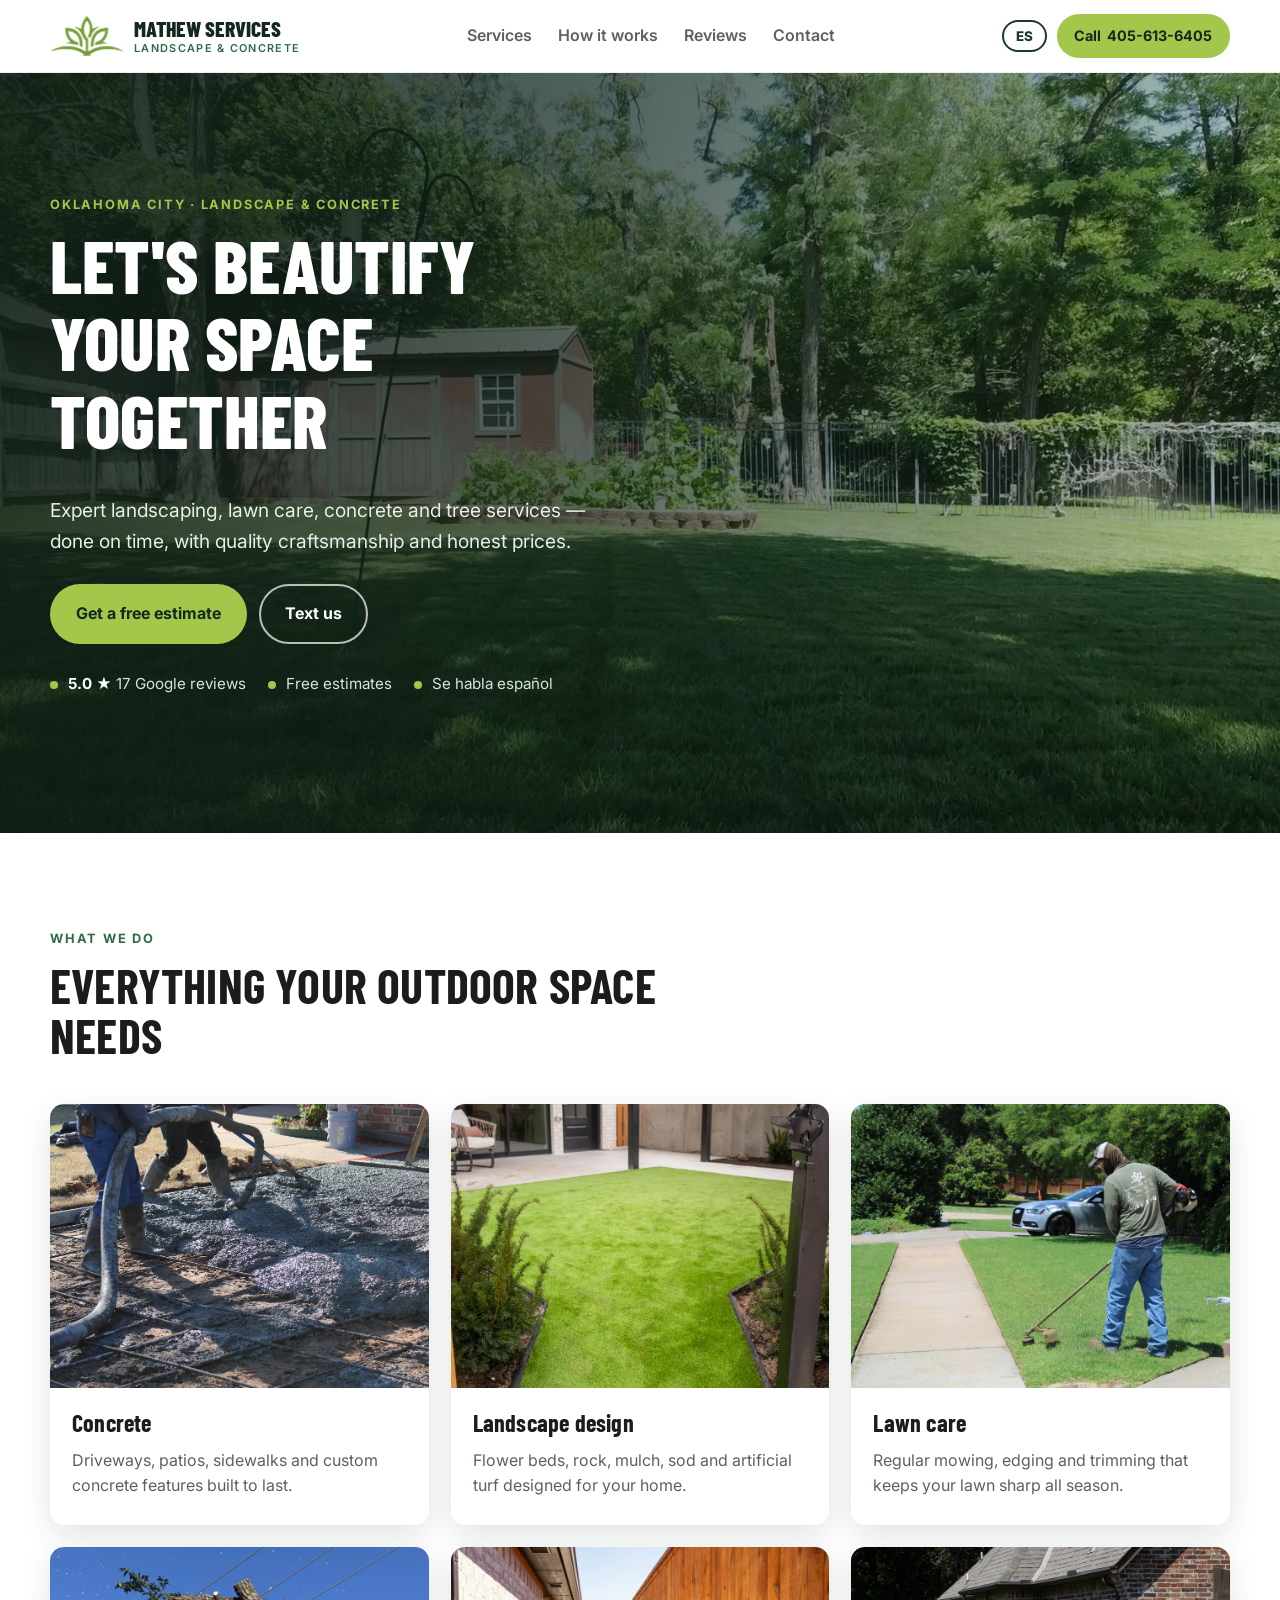
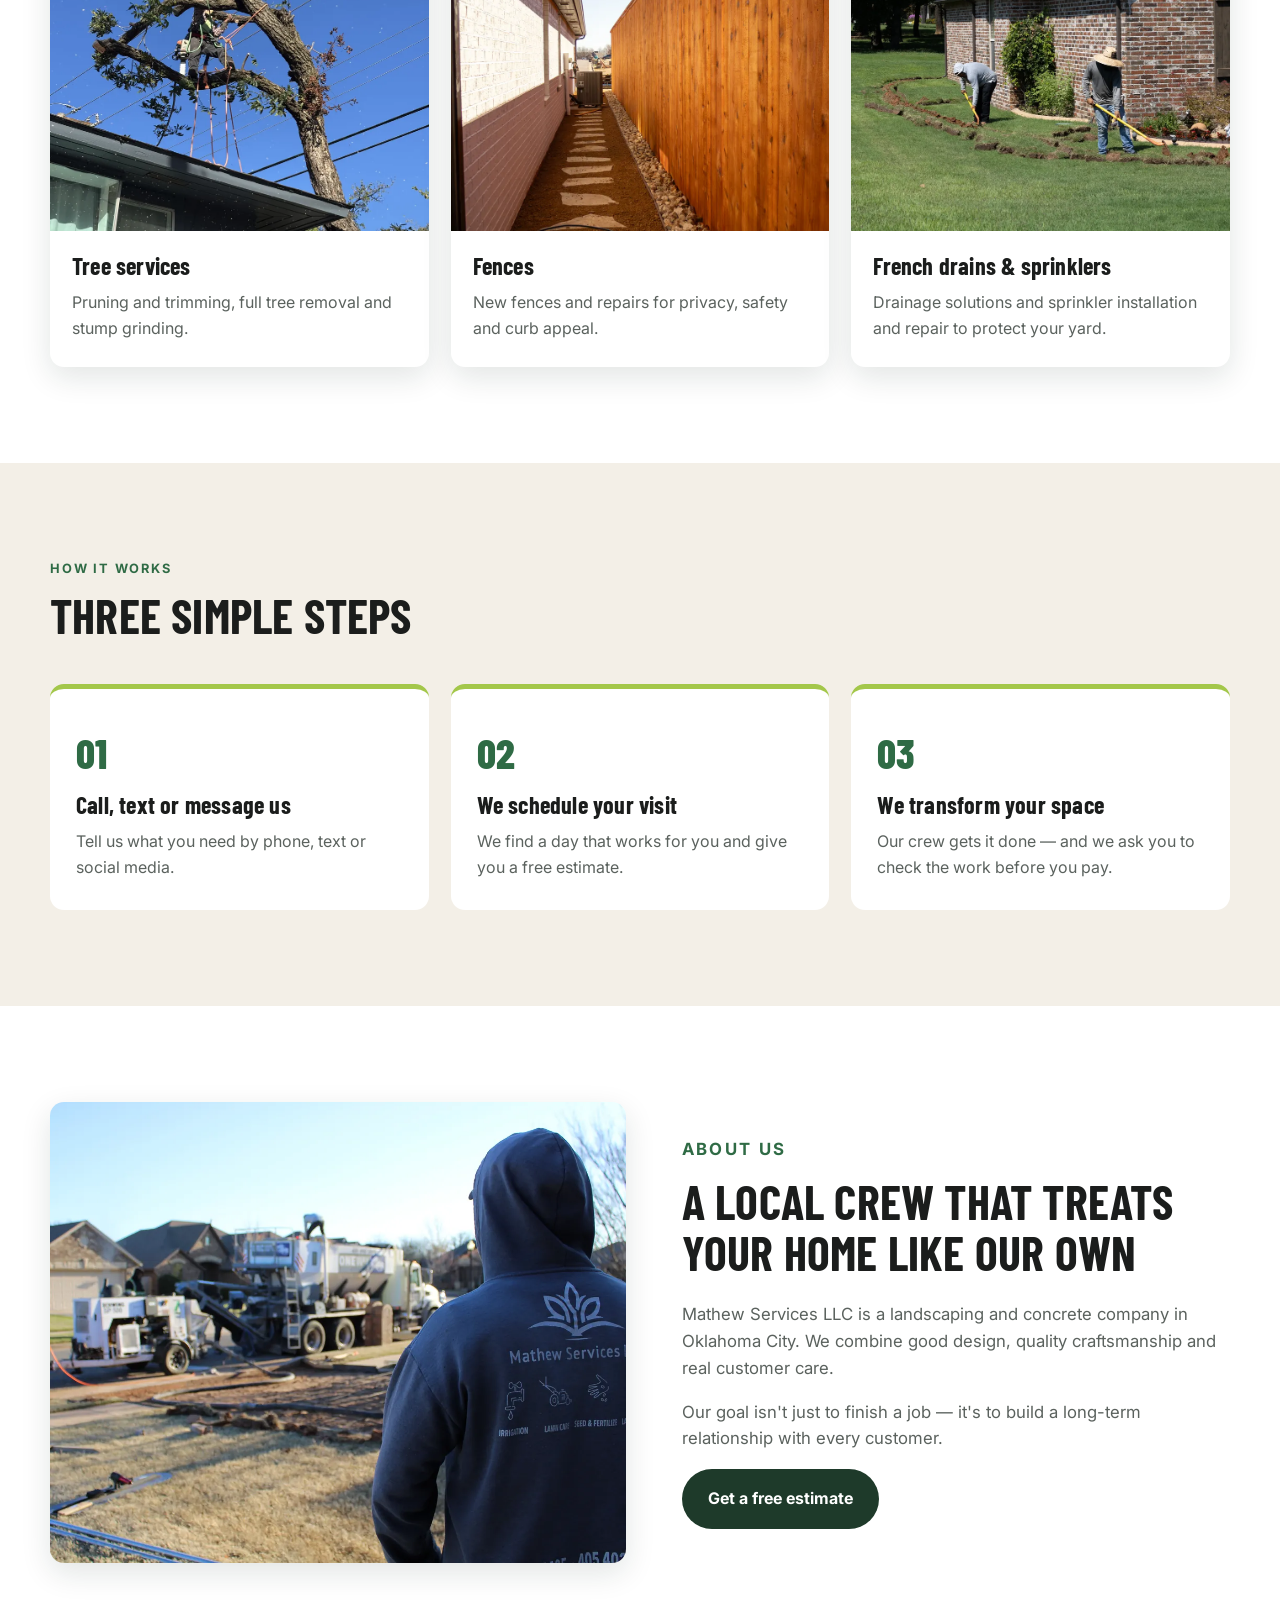
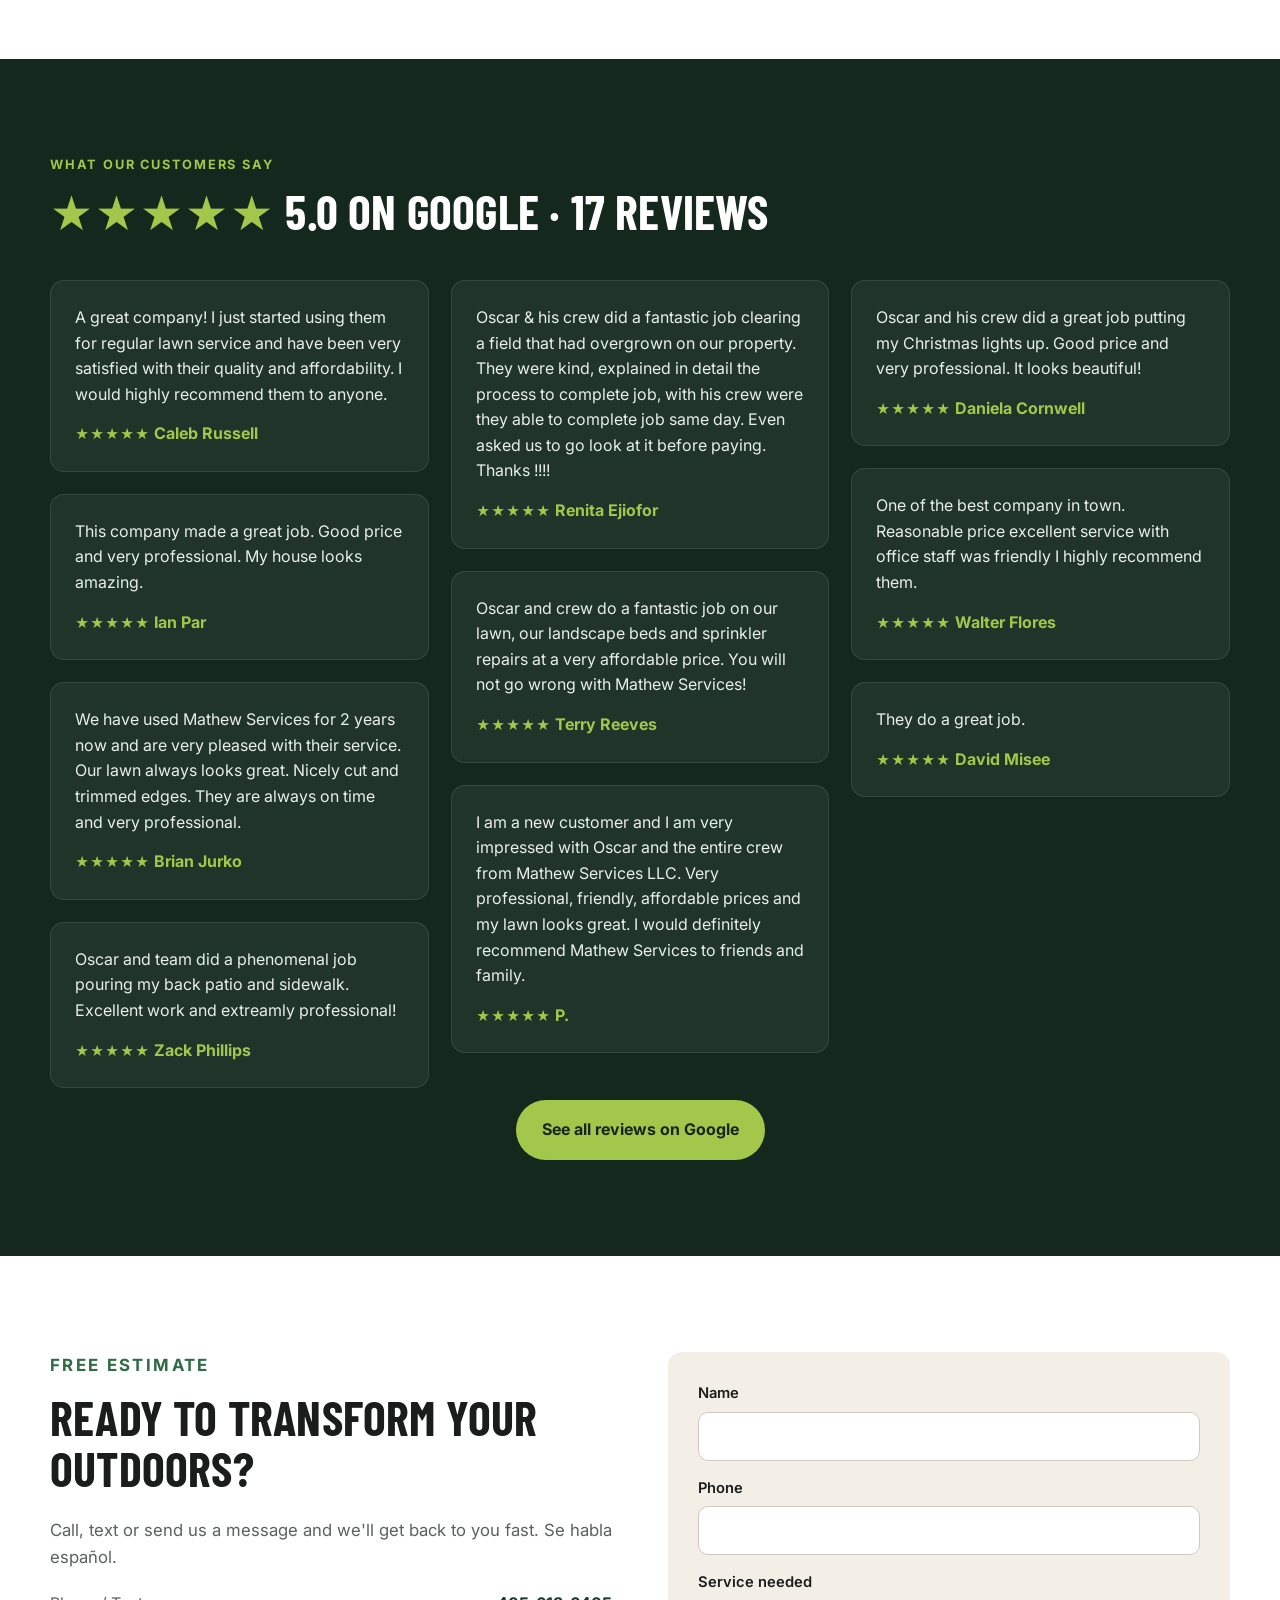
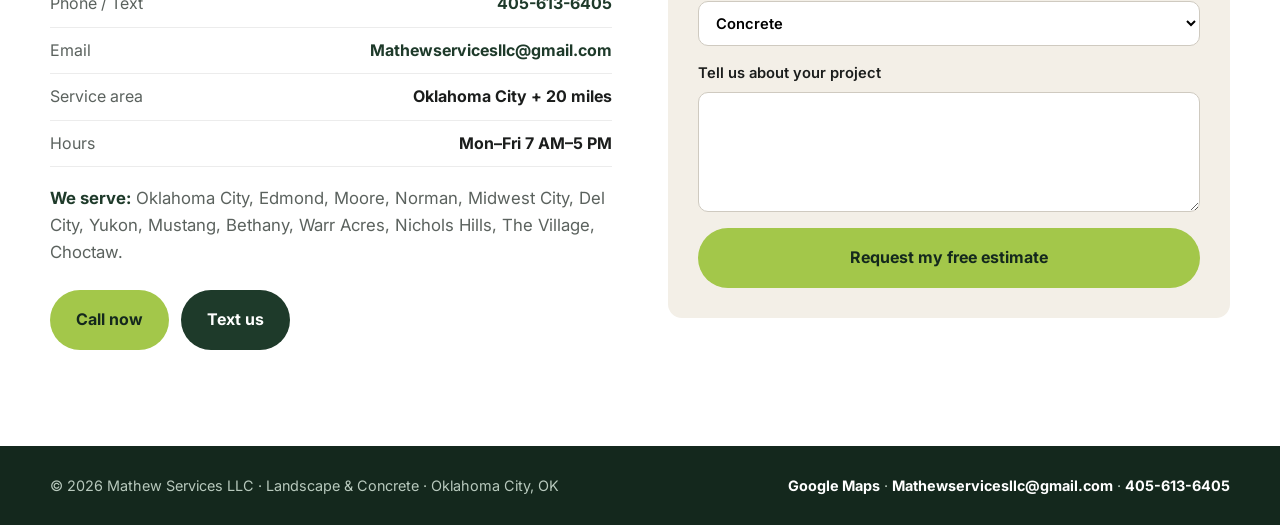
==== commit 99802607: "Lawn slide uses existing lawn photo" ====
--- a/index.html
+++ b/index.html
@@ -10,11 +10,11 @@
   <link href="https://fonts.googleapis.com/css2?family=Barlow+Condensed:wght@600;700;800&family=Inter:wght@400;500;600;700&display=swap" rel="stylesheet">
   <link rel="stylesheet" href="css/styles.css">
   <link rel="icon" type="image/png" href="images/logo-icon.png">
-  <meta property="og:image" content="https://mathewservicesllc.com/images/hero-lawn.webp">
+  <meta property="og:image" content="https://mathewservicesllc.com/images/hero.webp">
   <link rel="preload" as="image" href="https://images.unsplash.com/photo-1664289342468-fa99588e60b8?auto=format&fit=crop&w=1920&q=70">
   <!-- META PIXEL: se agregará aquí cuando creemos el píxel de Mathew Services -->
   <script type="application/ld+json">
-  {"@context":"https://schema.org","@type":"LandscapingBusiness","name":"Mathew Services LLC","url":"https://mathewservicesllc.com/","telephone":"+1-405-613-6405","email":"Mathewservicesllc@gmail.com","image":"https://mathewservicesllc.com/images/hero-lawn.webp","logo":"https://mathewservicesllc.com/images/logo.png","hasMap":"https://maps.app.goo.gl/o6MpChsnEwxm1Rh59","areaServed":["Oklahoma City","Edmond","Moore","Norman","Midwest City","Del City","Yukon","Mustang","Bethany","Warr Acres","Nichols Hills","The Village","Choctaw"],"address":{"@type":"PostalAddress","addressLocality":"Oklahoma City","addressRegion":"OK","addressCountry":"US"},"openingHoursSpecification":[{"@type":"OpeningHoursSpecification","dayOfWeek":["Monday","Tuesday","Wednesday","Thursday","Friday"],"opens":"07:00","closes":"17:00"}],"aggregateRating":{"@type":"AggregateRating","ratingValue":"5.0","reviewCount":"17"},"knowsLanguage":["en","es"]}
+  {"@context":"https://schema.org","@type":"LandscapingBusiness","name":"Mathew Services LLC","url":"https://mathewservicesllc.com/","telephone":"+1-405-613-6405","email":"Mathewservicesllc@gmail.com","image":"https://mathewservicesllc.com/images/hero.webp","logo":"https://mathewservicesllc.com/images/logo.png","hasMap":"https://maps.app.goo.gl/o6MpChsnEwxm1Rh59","areaServed":["Oklahoma City","Edmond","Moore","Norman","Midwest City","Del City","Yukon","Mustang","Bethany","Warr Acres","Nichols Hills","The Village","Choctaw"],"address":{"@type":"PostalAddress","addressLocality":"Oklahoma City","addressRegion":"OK","addressCountry":"US"},"openingHoursSpecification":[{"@type":"OpeningHoursSpecification","dayOfWeek":["Monday","Tuesday","Wednesday","Thursday","Friday"],"opens":"07:00","closes":"17:00"}],"aggregateRating":{"@type":"AggregateRating","ratingValue":"5.0","reviewCount":"17"},"knowsLanguage":["en","es"]}
   </script>
 </head>
 <body>
@@ -60,7 +60,7 @@
       </article>
 
       <article class="slide" aria-roledescription="slide">
-        <div class="slide-bg" aria-hidden="true" style="background-image:url('images/hero-lawn.webp')"></div>
+        <div class="slide-bg" aria-hidden="true" style="background-image:url('images/hero.webp')"></div>
         <div class="wrap hero-inner">
           <p class="eyebrow" data-i18n="hero.eyebrow">Oklahoma City · Landscape &amp; Concrete</p>
           <h1 data-i18n="hero.title">Let's beautify your space together</h1>
--- a/css/styles.css
+++ b/css/styles.css
@@ -52,11 +52,29 @@
 
 /* hero */
 .hero{position:relative;color:var(--white);min-height:min(86vh,760px);display:flex;align-items:center;overflow:hidden;background:var(--green-900)}
-.hero-media{position:absolute;inset:0;background:#14281d url(../images/hero.webp) center/cover no-repeat}
-.hero-media video{width:100%;height:100%;object-fit:cover;display:block}
-.hero-media::after{content:"";position:absolute;inset:0;background:linear-gradient(100deg,rgba(14,30,21,.9) 0%,rgba(14,30,21,.68) 45%,rgba(14,30,21,.2) 100%)}
-@media (prefers-reduced-motion:reduce){.hero-media video{display:none}}
-.hero-inner{position:relative;padding:96px 0}
+/* hero slider */
+.hero-slider{display:block;padding:0}
+.slides{display:grid;min-height:inherit}
+.slide{grid-area:1/1;position:relative;overflow:hidden;display:flex;align-items:center;min-height:min(86vh,760px);opacity:0;visibility:hidden;transition:opacity .9s ease,visibility 0s linear .9s}
+.slide.is-active{opacity:1;visibility:visible;transition:opacity .9s ease}
+.slide-bg{position:absolute;inset:0;background-color:#14281d;background-position:center;background-size:cover;background-repeat:no-repeat;transform:scale(1.05);transition:transform 8s ease}
+.slide.is-active .slide-bg{transform:scale(1)}
+.slide-bg::after{content:"";position:absolute;inset:0;background:linear-gradient(100deg,rgba(14,30,21,.9) 0%,rgba(14,30,21,.68) 45%,rgba(14,30,21,.2) 100%)}
+.slide-xmas .slide-bg::after{background:linear-gradient(100deg,rgba(10,12,22,.9) 0%,rgba(10,12,22,.62) 48%,rgba(10,12,22,.12) 100%)}
+.slide .hero-inner{position:relative;z-index:1;width:min(1180px,100% - 32px)}
+.hero .h1{font-size:clamp(2rem,6.4vw,4.2rem);font-weight:800;text-transform:uppercase;max-width:17ch}
+.promo-badge{display:inline-flex;align-items:center;gap:10px;margin:0 0 18px;padding:6px 14px 6px 6px;border-radius:999px;background:rgba(255,255,255,.12);border:1px solid rgba(255,255,255,.25);font-weight:700;font-size:.9rem;letter-spacing:.04em;text-transform:uppercase;color:#fff}
+.promo-badge span:first-child{background:#d6302f;color:#fff;border-radius:999px;padding:5px 12px;font-weight:800;letter-spacing:.06em}
+.fine{font-size:.85rem;color:#c9d3cc;margin:0}
+.slider-ui{position:absolute;left:0;right:0;bottom:22px;z-index:3;display:flex;align-items:center;justify-content:center;gap:14px}
+.slider-arrow{width:42px;height:42px;border-radius:50%;border:1px solid rgba(255,255,255,.45);background:rgba(0,0,0,.25);color:#fff;font-size:1.6rem;line-height:1;cursor:pointer;display:grid;place-items:center;padding:0 0 3px}
+.slider-arrow:hover{background:rgba(255,255,255,.2)}
+.slider-dots{display:flex;gap:8px}
+.slider-dots button{width:10px;height:10px;border-radius:999px;border:0;padding:0;background:rgba(255,255,255,.45);cursor:pointer;transition:width .3s,background .3s}
+.slider-dots button[aria-selected="true"]{width:28px;background:var(--lime)}
+.hero-slider.single .slider-ui{display:none}
+@media (prefers-reduced-motion:reduce){.slide,.slide.is-active{transition:none}.slide-bg{transition:none;transform:none}}
+.hero-inner{position:relative;padding:96px 0 110px}
 .hero h1{max-width:13ch}
 .lead{font-size:1.2rem;max-width:46ch;color:#e6efe8}
 .eyebrow{font-weight:700;letter-spacing:.14em;text-transform:uppercase;font-size:.8rem;color:var(--lime);margin-bottom:.8em}
@@ -135,9 +153,11 @@
   .header-actions .btn{display:none}
   .services-grid,.steps{grid-template-columns:1fr}
   .section{padding:68px 0}
-  .hero-inner{padding:72px 0}
+  .hero-inner{padding:72px 0 90px}
   .fab{display:grid}
-  .hero-media::after{background:linear-gradient(180deg,rgba(14,30,21,.55) 0%,rgba(14,30,21,.82) 55%,rgba(14,30,21,.9) 100%)}
+  .slide-bg::after,.slide-xmas .slide-bg::after{background:linear-gradient(180deg,rgba(14,30,21,.5) 0%,rgba(14,30,21,.8) 55%,rgba(14,30,21,.9) 100%)}
+  .slide-xmas .slide-bg::after{background:linear-gradient(180deg,rgba(10,12,22,.45) 0%,rgba(10,12,22,.78) 55%,rgba(10,12,22,.9) 100%)}
+  .slider-arrow{display:none}
   .eyebrow{font-size:.72rem;letter-spacing:.1em}
   .brand-text{font-size:1.15rem}
 }
@@ -145,3 +165,7 @@
 .cities span{font-weight:700;color:var(--green-800)}
 .thanks{min-height:70vh;display:grid;place-items:center;text-align:center}
 .reviews-cta{text-align:center;margin:12px 0 0}
+.contact-list li{flex-wrap:wrap}
+.contact-list a,.contact-list strong{overflow-wrap:anywhere;text-align:right}
+body{overflow-x:clip}
+.contact>*,.about>*{min-width:0}
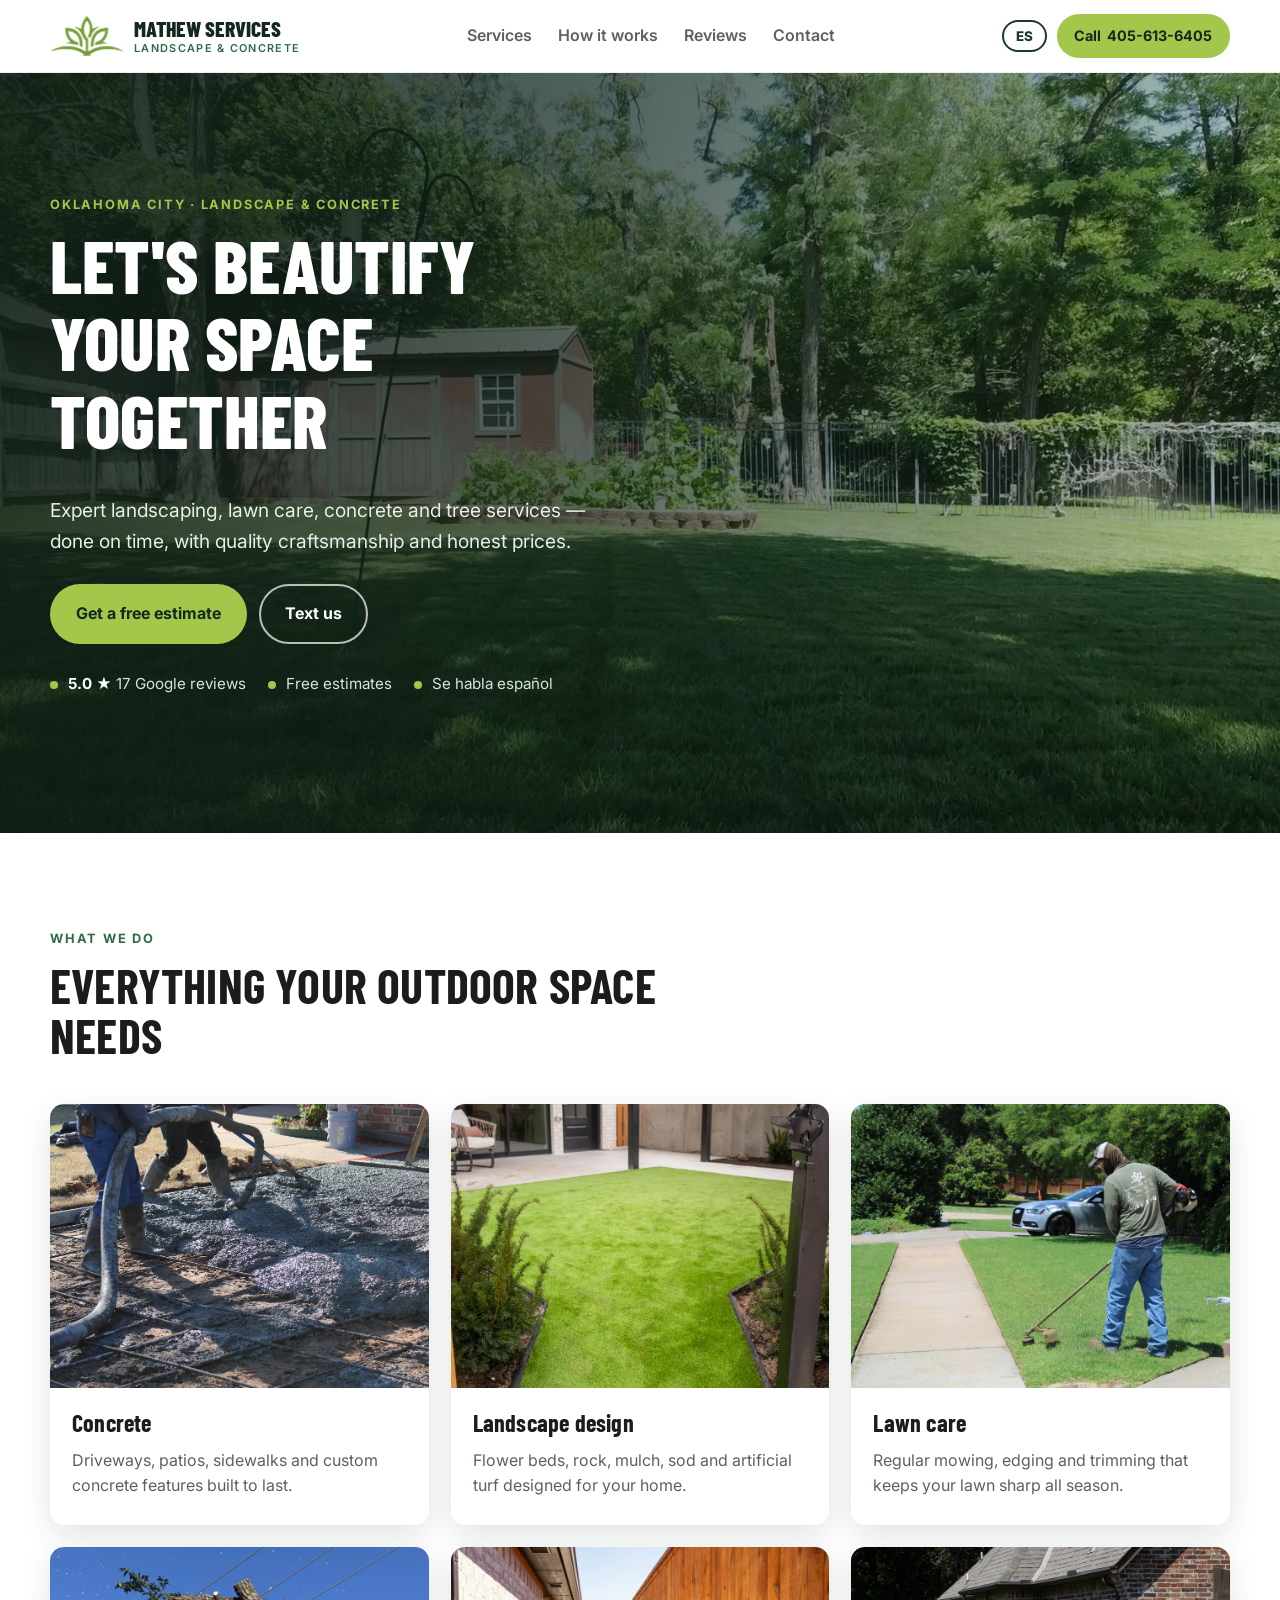
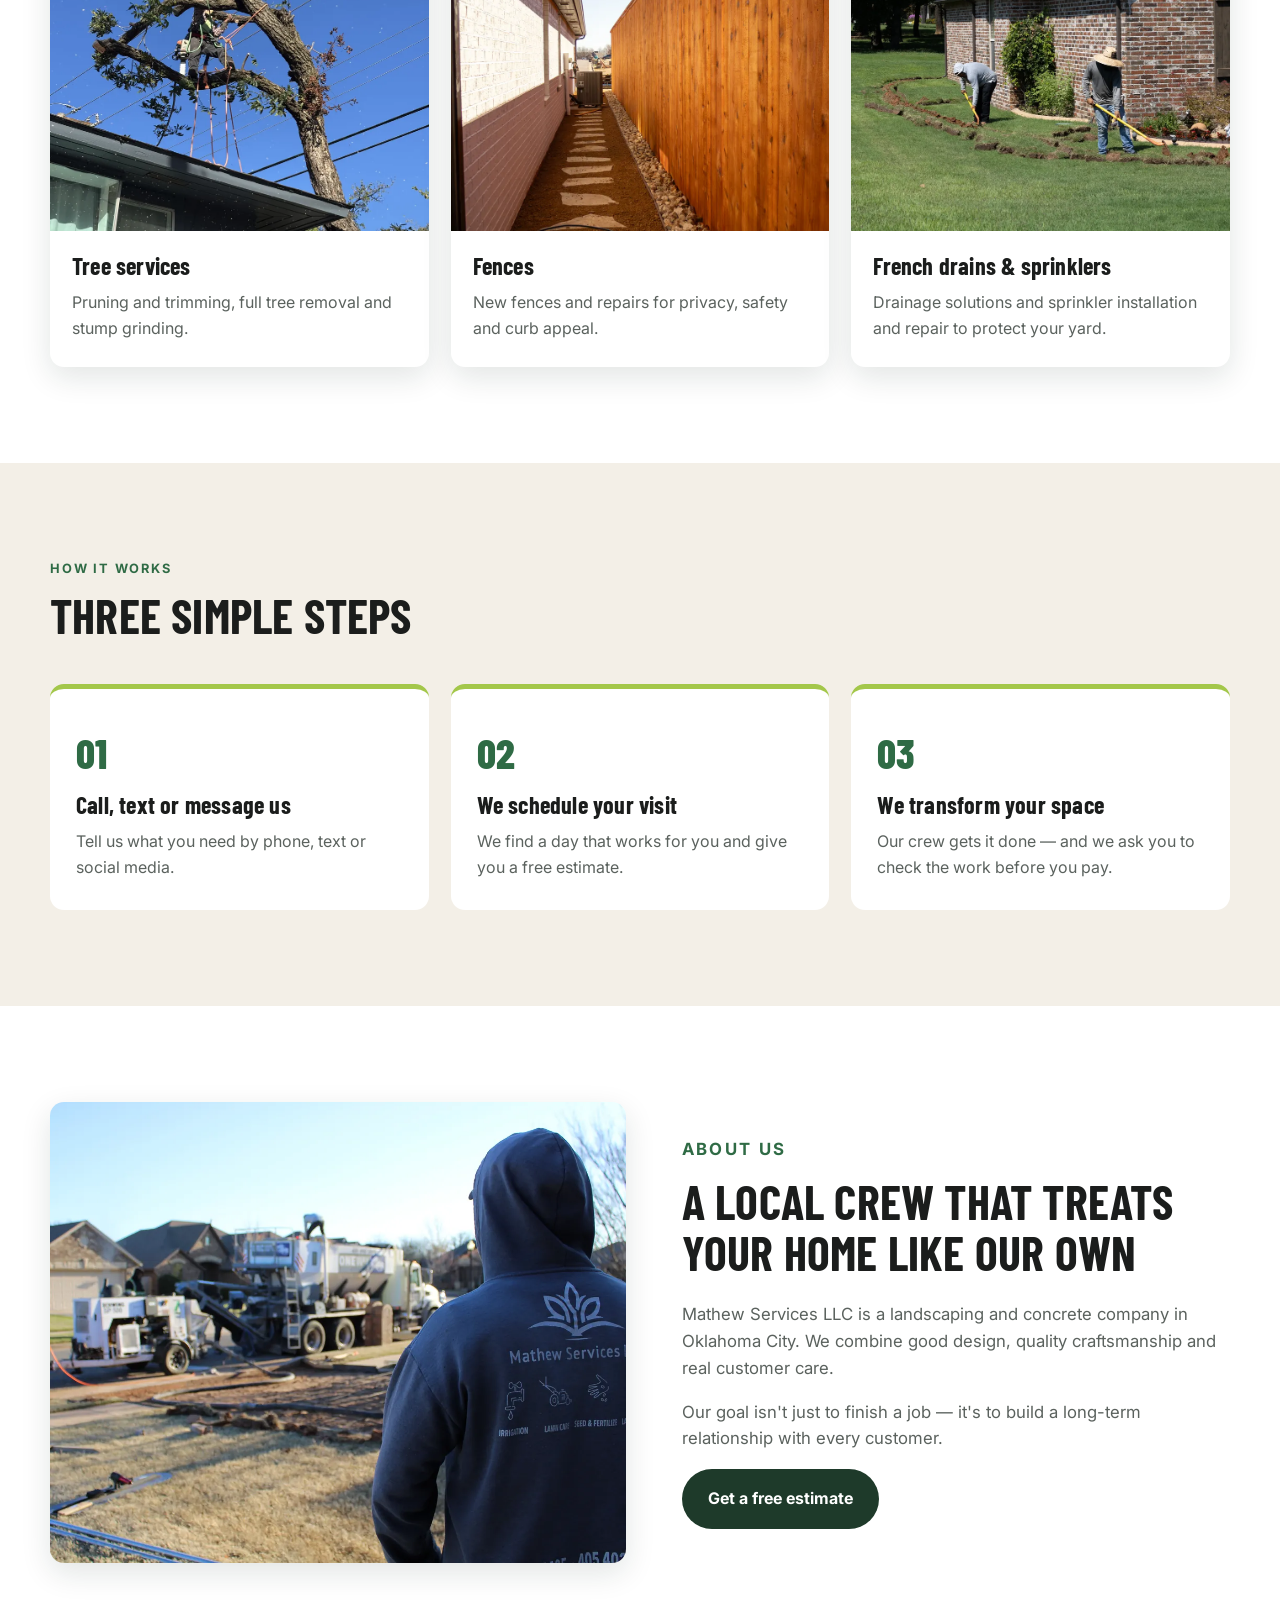
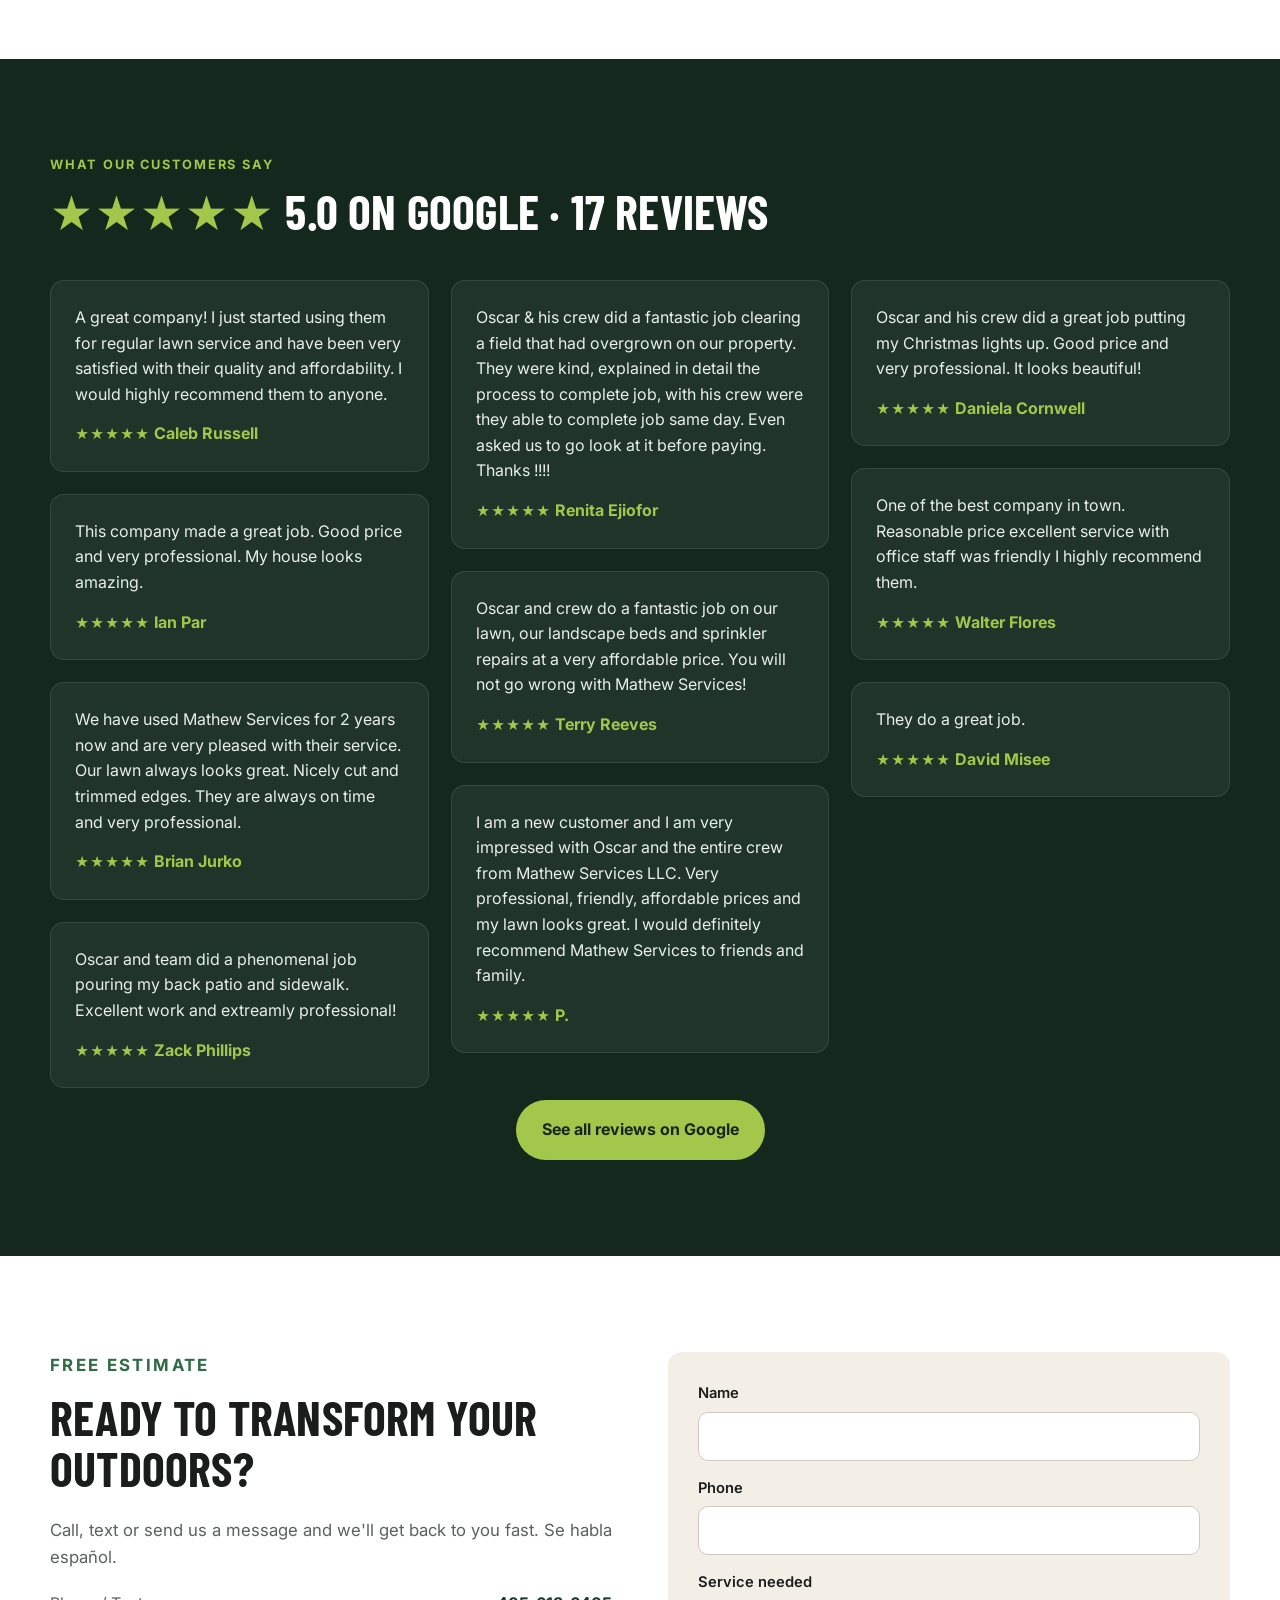
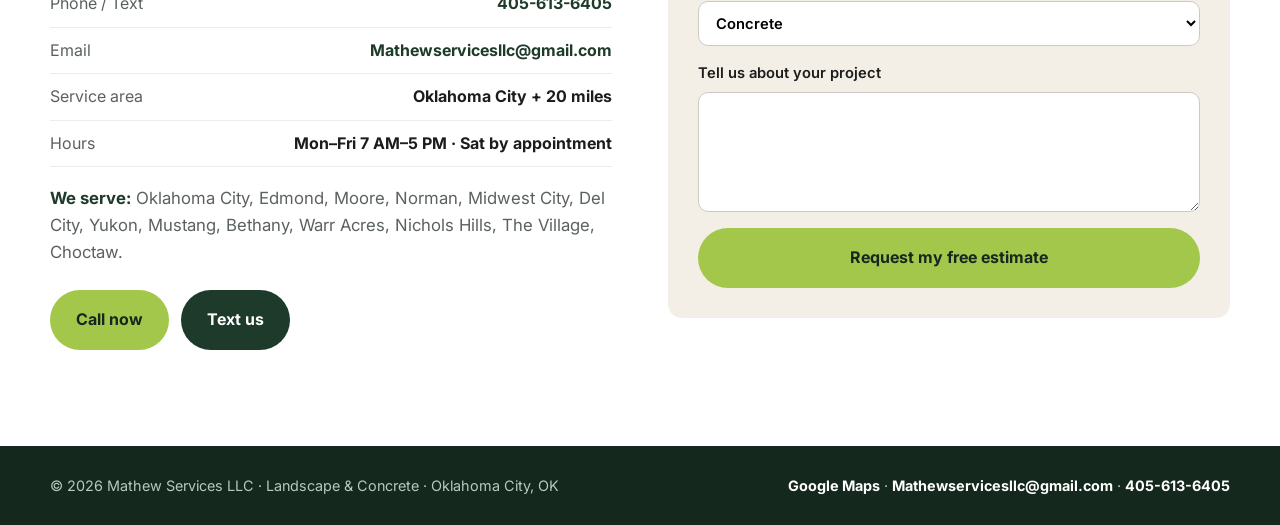
==== commit 78c03e47: "Hours: Saturday by appointment" ====
--- a/index.html
+++ b/index.html
@@ -223,7 +223,7 @@
           <li><span data-i18n="contact.phone">Phone / Text</span> <a href="tel:+14056136405">405-613-6405</a></li>
           <li><span>Email</span> <a href="mailto:Mathewservicesllc@gmail.com">Mathewservicesllc@gmail.com</a></li>
           <li><span data-i18n="contact.area">Service area</span> <strong data-i18n="contact.areaVal">Oklahoma City + 20 miles</strong></li>
-          <li><span data-i18n="contact.hours">Hours</span> <strong data-i18n="contact.hoursVal">Mon–Fri 7 AM–5 PM</strong></li>
+          <li><span data-i18n="contact.hours">Hours</span> <strong data-i18n="contact.hoursVal">Mon–Fri 7 AM–5 PM · Sat by appointment</strong></li>
         </ul>
         <p class="cities"><span data-i18n="contact.cities">We serve:</span> Oklahoma City, Edmond, Moore, Norman, Midwest City, Del City, Yukon, Mustang, Bethany, Warr Acres, Nichols Hills, The Village, Choctaw.</p>
         <div class="contact-buttons">
